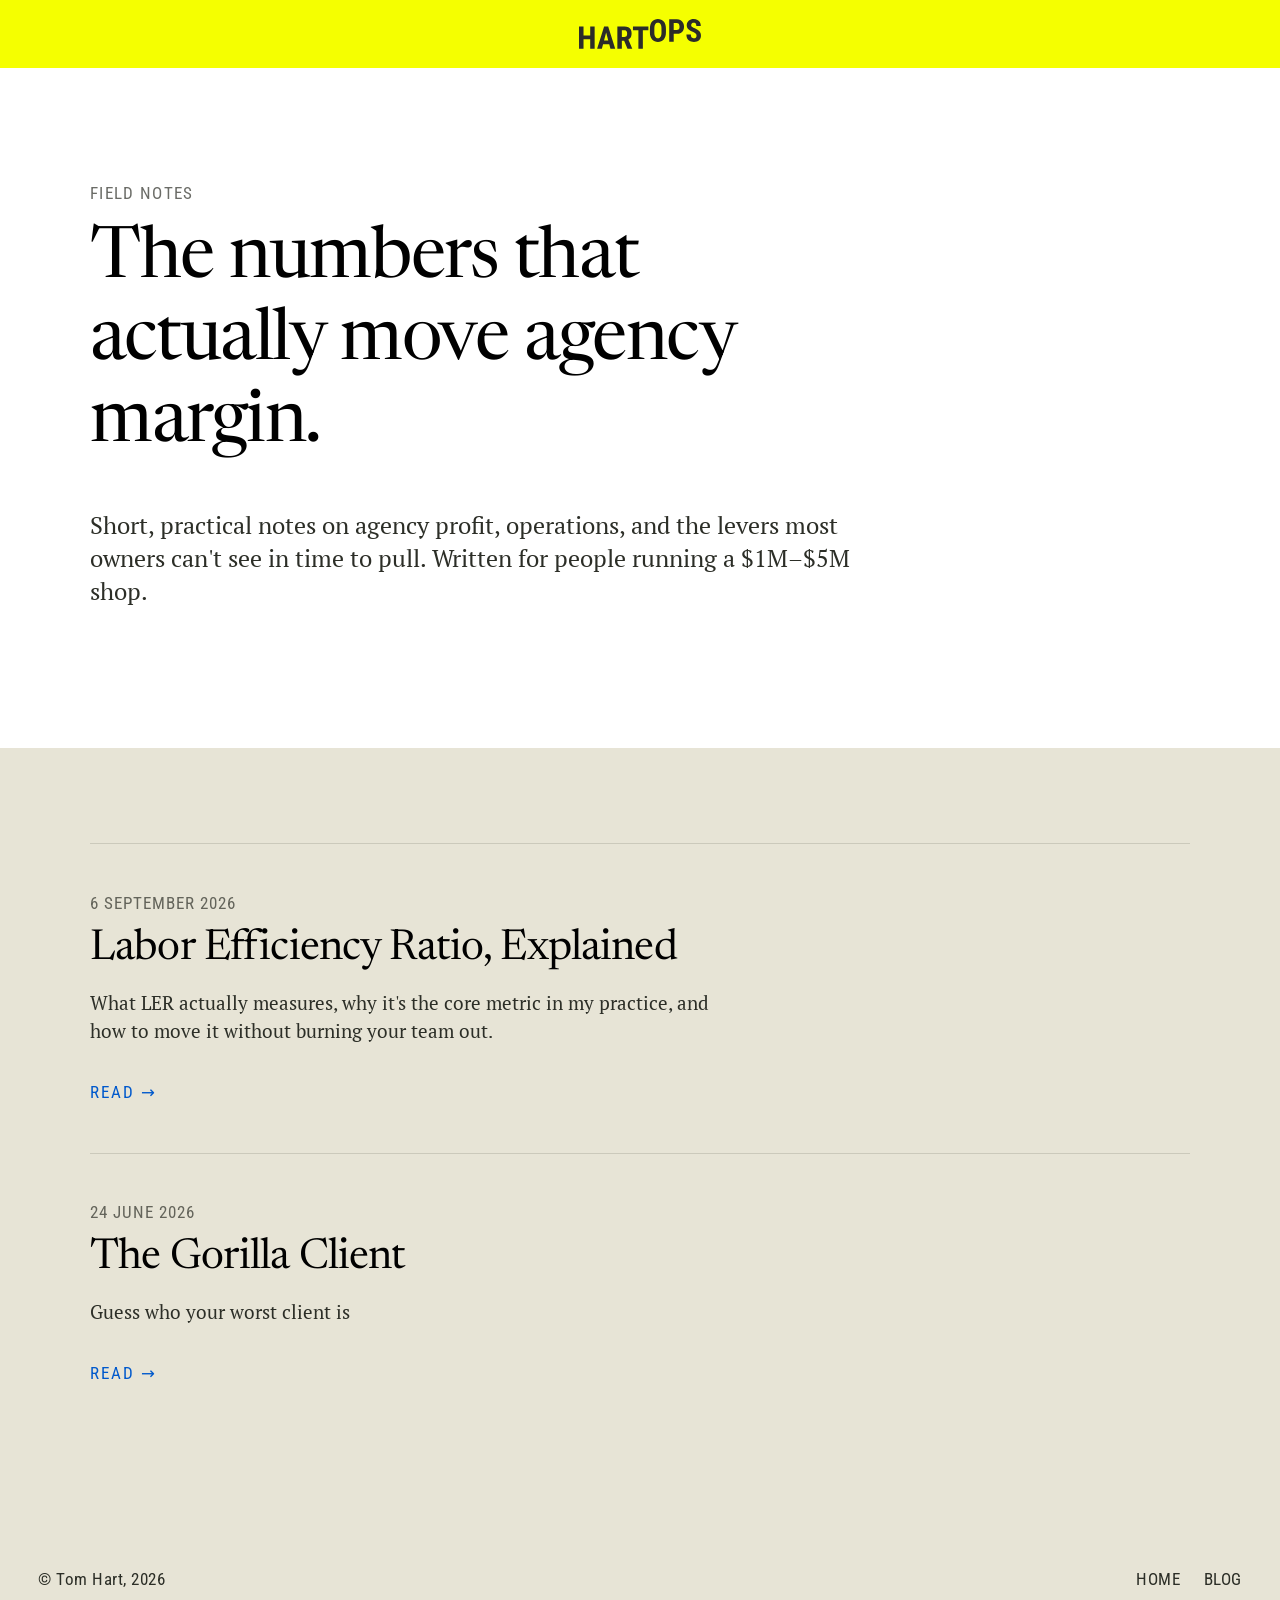
==== blog/index.html @ f7a15246 "Merge pull request #17 from talktalkmake/content/ler-explainer Publish Labor Efficiency Ratio explai" ====
<!doctype html>
<html lang="en">
<head>
<meta charset="utf-8">
<meta name="viewport" content="width=device-width, initial-scale=1">
<title>Field Notes — Hart Ops</title>
<meta name="description" content="Field notes on agency profit, operations, and the numbers that actually move margin — from Tom Hart.">
<meta name="author" content="Tom Hart">
<meta name="robots" content="index,follow,max-image-preview:large">
<meta name="theme-color" content="#047AFF">
<meta property="og:title" content="Field Notes — Hart Ops">
<meta property="og:description" content="Field notes on agency profit, operations, and the numbers that actually move margin — from Tom Hart.">
<meta property="og:type" content="website">
<meta property="og:url" content="https://hartops.com/blog/">
<meta property="og:image" content="https://hartops.com/assets/img/tom-hart.jpg">
<meta property="og:site_name" content="Hart Ops">
<link rel="canonical" href="https://hartops.com/blog/">
<link rel="icon" href="/assets/img/hart-ops-logo.svg" type="image/svg+xml">
<link rel="preconnect" href="https://fonts.googleapis.com">
<link rel="preconnect" href="https://fonts.gstatic.com" crossorigin>
<link href="https://fonts.googleapis.com/css2?family=Abel&family=Newsreader:ital,opsz,wght@0,6..72,400..500;1,6..72,400..500&family=PT+Serif:ital,wght@0,400;0,700;1,400;1,700&family=Roboto+Condensed:wght@400;500&display=swap" rel="stylesheet">
<link rel="stylesheet" href="/blog/blog.css">
<script type="application/ld+json">
{
  "@context": "https://schema.org",
  "@type": "Blog",
  "@id": "https://hartops.com/blog/#blog",
  "url": "https://hartops.com/blog/",
  "name": "Field Notes — Hart Ops",
  "description": "Field notes on agency profit, operations, and the numbers that actually move margin — from Tom Hart.",
  "inLanguage": "en",
  "isPartOf": {
    "@id": "https://hartops.com/#website"
  },
  "publisher": {
    "@id": "https://hartops.com/#hartops"
  },
  "author": {
    "@id": "https://hartops.com/#tom-hart"
  },
  "blogPost": [
    {
      "@type": "BlogPosting",
      "@id": "https://hartops.com/blog/labor-efficiency-ratio-explained/#post",
      "headline": "Labor Efficiency Ratio, Explained",
      "datePublished": "2026-09-06",
      "description": "What LER actually measures, why it's the core metric in my practice, and how to move it without burning your team out.",
      "url": "https://hartops.com/blog/labor-efficiency-ratio-explained/"
    },
    {
      "@type": "BlogPosting",
      "@id": "https://hartops.com/blog/the-gorilla-client/#post",
      "headline": "The Gorilla Client",
      "datePublished": "2026-06-24",
      "description": "Guess who your worst client is",
      "url": "https://hartops.com/blog/the-gorilla-client/"
    }
  ]
}
</script>
<script type="application/ld+json">
{
  "@context": "https://schema.org",
  "@type": "BreadcrumbList",
  "itemListElement": [
    {
      "@type": "ListItem",
      "position": 1,
      "name": "Home",
      "item": "https://hartops.com/"
    },
    {
      "@type": "ListItem",
      "position": 2,
      "name": "Field Notes",
      "item": "https://hartops.com/blog/"
    }
  ]
}
</script>
</head>
<body class="bg-cream">
<a class="skip-link" href="#main">Skip to main content</a>
<header class="site-header bg-canary z-50">
  <div class="px-6 md:px-8 py-4 flex justify-center">
    <a class="block max-h-[30px]" href="/" aria-label="Hart Ops home"><img class="block max-h-[30px] w-auto" src="/assets/img/hart-ops-logo.svg" alt="Hart Ops" width="122" height="30"></a>
  </div>
</header>
<main id="top">
  <section class="px-6 md:px-8 py-16 md:py-24 bg-white">
    <div class="mx-auto max-w-[1100px]">
      <p class="font-meta uppercase tracking-[0.08em] text-sm text-ink/70 mb-3">Field Notes</p>
      <h1 class="text-4xl md:text-6xl max-w-[18ch]">The numbers that actually move agency margin.</h1>
      <p class="text-lg md:text-xl max-w-[60ch] mt-4">Short, practical notes on agency profit, operations, and the levers most owners can't see in time to pull. Written for people running a $1M&ndash;$5M shop.</p>
    </div>
  </section>
  <section class="px-6 md:px-8 py-14 md:py-20">
    <div class="mx-auto max-w-[1100px]">
      <ol class="list-none p-0 m-0">
        <li>
          <article class="border-t border-ink/15 py-8 md:py-10">
            <p class="font-meta uppercase tracking-[0.06em] text-sm text-ink/70 mb-2">6 September 2026</p>
            <h2 class="text-2xl md:text-4xl mb-3 max-w-[26ch]"><a class="no-underline text-black hover:text-blue-text" href="/blog/labor-efficiency-ratio-explained/">Labor Efficiency Ratio, Explained</a></h2>
            <p class="max-w-[62ch]">What LER actually measures, why it's the core metric in my practice, and how to move it without burning your team out.</p>
            <a class="inline-block mt-3 font-meta uppercase tracking-[2px] text-sm text-blue-text no-underline hover:underline" href="/blog/labor-efficiency-ratio-explained/">Read &rarr;</a>
          </article>
        </li>
        <li>
          <article class="border-t border-ink/15 py-8 md:py-10">
            <p class="font-meta uppercase tracking-[0.06em] text-sm text-ink/70 mb-2">24 June 2026</p>
            <h2 class="text-2xl md:text-4xl mb-3 max-w-[26ch]"><a class="no-underline text-black hover:text-blue-text" href="/blog/the-gorilla-client/">The Gorilla Client</a></h2>
            <p class="max-w-[62ch]">Guess who your worst client is</p>
            <a class="inline-block mt-3 font-meta uppercase tracking-[2px] text-sm text-blue-text no-underline hover:underline" href="/blog/the-gorilla-client/">Read &rarr;</a>
          </article>
        </li>
      </ol>
    </div>
  </section>
</main>
<footer class="py-8 font-meta text-[0.9rem] text-ink tracking-[0.03em]">
  <div class="mx-auto max-w-[1400px] px-6 md:px-8 flex flex-col gap-3 md:flex-row md:items-center md:justify-between md:flex-wrap">
    <p class="m-0">&copy; Tom Hart, <span id="year">2026</span></p>
    <ul class="list-none p-0 m-0 flex gap-5 flex-wrap uppercase">
      <li><a href="/">Home</a></li>
      <li><a href="/blog/">Blog</a></li>
    </ul>
  </div>
</footer>
<script src="/script.js" defer></script>
</body>
</html>
---- blog/blog.css ----
/*! tailwindcss v4.3.3 | MIT License | https://tailwindcss.com */
@layer properties{@supports (((-webkit-hyphens:none)) and (not (margin-trim:inline))) or ((-moz-orient:inline) and (not (color:rgb(from red r g b)))){*,:before,:after,::backdrop{--tw-border-style:solid;--tw-font-weight:initial;--tw-tracking:initial;--tw-shadow:0 0 #0000;--tw-shadow-color:initial;--tw-shadow-alpha:100%;--tw-inset-shadow:0 0 #0000;--tw-inset-shadow-color:initial;--tw-inset-shadow-alpha:100%;--tw-ring-color:initial;--tw-ring-shadow:0 0 #0000;--tw-inset-ring-color:initial;--tw-inset-ring-shadow:0 0 #0000;--tw-ring-inset:initial;--tw-ring-offset-width:0px;--tw-ring-offset-color:#fff;--tw-ring-offset-shadow:0 0 #0000;--tw-blur:initial;--tw-brightness:initial;--tw-contrast:initial;--tw-grayscale:initial;--tw-hue-rotate:initial;--tw-invert:initial;--tw-opacity:initial;--tw-saturate:initial;--tw-sepia:initial;--tw-drop-shadow:initial;--tw-drop-shadow-color:initial;--tw-drop-shadow-alpha:100%;--tw-drop-shadow-size:initial;--tw-leading:initial;--tw-duration:initial;--tw-ease:initial;--tw-outline-style:solid;--btn-fill:0%}}}@layer theme{:root,:host{--font-sans:-apple-system, BlinkMacSystemFont, "Segoe UI", Roboto, "Helvetica Neue", "Noto Sans", Arial, sans-serif, "Apple Color Emoji", "Segoe UI Emoji", "Segoe UI Symbol", "Noto Color Emoji";--font-mono:ui-monospace, SFMono-Regular, Menlo, Monaco, Consolas, "Liberation Mono", "Courier New", monospace;--color-black:#000;--color-white:#fff;--spacing:.25rem;--text-sm:.875rem;--text-sm--line-height:calc(1.25 / .875);--text-base:1rem;--text-base--line-height:calc(1.5 / 1);--text-lg:1.125rem;--text-lg--line-height:calc(1.75 / 1.125);--text-xl:1.25rem;--text-xl--line-height:calc(1.75 / 1.25);--text-2xl:1.5rem;--text-2xl--line-height:calc(2 / 1.5);--text-3xl:1.875rem;--text-3xl--line-height:calc(2.25 / 1.875);--text-4xl:2.25rem;--text-4xl--line-height:calc(2.5 / 2.25);--text-6xl:3.75rem;--text-6xl--line-height:1;--font-weight-normal:400;--font-weight-medium:500;--font-weight-bold:700;--tracking-normal:0em;--tracking-wide:.025em;--tracking-wider:.05em;--tracking-widest:.1em;--leading-normal:1.5;--radius-md:.375rem;--ease-out:cubic-bezier(0, 0, .2, 1);--default-transition-duration:.15s;--default-transition-timing-function:cubic-bezier(.4, 0, .2, 1);--default-font-family:var(--font-sans);--default-mono-font-family:var(--font-mono);--color-cream:#e7e4d6;--color-ink:#2c2e27;--color-blue:#047aff;--color-blue-text:#0059cc;--color-yellow:#ecf251;--color-spooky-mulder:#51ff2f;--color-dough:#e7e4d6;--color-canary:#f5ff00;--color-navy:#0b3e9d;--font-heading:"Newsreader", Georgia, "Times New Roman", serif;--font-body:"PT Serif", Georgia, "Times New Roman", serif;--font-meta:"Roboto Condensed", system-ui, sans-serif;--font-ui:"Abel", system-ui, sans-serif}}@layer base{*,:after,:before,::backdrop{box-sizing:border-box;border:0 solid;margin:0;padding:0}::file-selector-button{box-sizing:border-box;border:0 solid;margin:0;padding:0}html,:host{-webkit-text-size-adjust:100%;tab-size:4;line-height:1.5;font-family:var(--default-font-family,-apple-system, BlinkMacSystemFont, "Segoe UI", Roboto, "Helvetica Neue", "Noto Sans", Arial, sans-serif, "Apple Color Emoji", "Segoe UI Emoji", "Segoe UI Symbol", "Noto Color Emoji");font-feature-settings:var(--default-font-feature-settings,normal);font-variation-settings:var(--default-font-variation-settings,normal);-webkit-tap-highlight-color:transparent}hr{height:0;color:inherit;border-top-width:1px}abbr:where([title]){-webkit-text-decoration:underline dotted;text-decoration:underline dotted}h1,h2,h3,h4,h5,h6{font-size:inherit;font-weight:inherit}a{color:inherit;-webkit-text-decoration:inherit;-webkit-text-decoration:inherit;-webkit-text-decoration:inherit;text-decoration:inherit}b,strong{font-weight:bolder}code,kbd,samp,pre{font-family:var(--default-mono-font-family,ui-monospace, SFMono-Regular, Menlo, Monaco, Consolas, "Liberation Mono", "Courier New", monospace);font-feature-settings:var(--default-mono-font-feature-settings,normal);font-variation-settings:var(--default-mono-font-variation-settings,normal);font-size:1em}small{font-size:80%}sub,sup{vertical-align:baseline;font-size:75%;line-height:0;position:relative}sub{bottom:-.25em}sup{top:-.5em}table{text-indent:0;border-color:inherit;border-collapse:collapse}:-moz-focusring:where(:not(iframe)){outline:auto}progress{vertical-align:baseline}summary{display:list-item}ol,ul,menu{list-style:none}img,svg,video,canvas,audio,iframe,embed,object{vertical-align:middle;display:block}img,video{max-width:100%;height:auto}button,input,select,optgroup,textarea{font:inherit;font-feature-settings:inherit;font-variation-settings:inherit;letter-spacing:inherit;color:inherit;opacity:1;background-color:#0000;border-radius:0}::file-selector-button{font:inherit;font-feature-settings:inherit;font-variation-settings:inherit;letter-spacing:inherit;color:inherit;opacity:1;background-color:#0000;border-radius:0}:where(select:is([multiple],[size])) optgroup{font-weight:bolder}:where(select:is([multiple],[size])) optgroup option{padding-inline-start:20px}::file-selector-button{margin-inline-end:4px}::placeholder{opacity:1}@supports (not ((-webkit-appearance:-apple-pay-button))) or (contain-intrinsic-size:1px){::placeholder{color:currentColor}@supports (color:color-mix(in lab, red, red)){::placeholder{color:color-mix(in oklab, currentcolor 50%, transparent)}}}textarea{resize:vertical}::-webkit-search-decoration{-webkit-appearance:none}::-webkit-date-and-time-value{min-height:1lh;text-align:inherit}::-webkit-datetime-edit{display:inline-flex}::-webkit-datetime-edit-fields-wrapper{padding:0}::-webkit-datetime-edit{padding-block:0}::-webkit-datetime-edit-year-field{padding-block:0}::-webkit-datetime-edit-month-field{padding-block:0}::-webkit-datetime-edit-day-field{padding-block:0}::-webkit-datetime-edit-hour-field{padding-block:0}::-webkit-datetime-edit-minute-field{padding-block:0}::-webkit-datetime-edit-second-field{padding-block:0}::-webkit-datetime-edit-millisecond-field{padding-block:0}::-webkit-datetime-edit-meridiem-field{padding-block:0}::-webkit-calendar-picker-indicator{line-height:1}:-moz-ui-invalid{box-shadow:none}button,input:where([type=button],[type=reset],[type=submit]){appearance:button}::file-selector-button{appearance:button}::-webkit-inner-spin-button{height:auto}::-webkit-outer-spin-button{height:auto}[hidden]:where(:not([hidden=until-found])){display:none!important}html{scroll-behavior:smooth;font-size:17px}@media (min-width:48rem){html{font-size:19px}}html{-webkit-text-size-adjust:100%}body{font-family:var(--font-body);--tw-leading:var(--leading-normal);line-height:var(--leading-normal);color:var(--color-ink);-webkit-font-smoothing:antialiased;-moz-osx-font-smoothing:grayscale}h1,h2,h3{font-family:var(--font-heading);--tw-leading:1.15;--tw-font-weight:var(--font-weight-normal);line-height:1.15;font-weight:var(--font-weight-normal);--tw-tracking:-.02em;letter-spacing:-.02em;color:var(--color-black);margin-bottom:.6em}p{margin-bottom:1.1em}strong{--tw-font-weight:var(--font-weight-bold);font-weight:var(--font-weight-bold)}@media (prefers-reduced-motion:reduce){html{scroll-behavior:auto}}}@layer components{.theme-dark{background-color:var(--color-navy);color:var(--color-white)}.theme-dark h1,.theme-dark h2,.theme-dark h3{color:var(--color-white)}.theme-dark a{color:var(--color-yellow)}.theme-dark a:hover,.theme-dark a:focus{color:var(--color-white)}.theme-black{background-color:var(--color-ink);color:var(--color-cream)}.theme-black h1,.theme-black h2,.theme-black h3{color:var(--color-cream)}.theme-black a{color:var(--color-yellow)}.theme-black a:hover,.theme-black a:focus{color:var(--color-white)}.btn{isolation:isolate;cursor:pointer;background-color:var(--color-canary);font-family:var(--font-meta);font-size:var(--text-base);line-height:var(--tw-leading,var(--text-base--line-height));--tw-font-weight:var(--font-weight-medium);font-weight:var(--font-weight-medium);--tw-tracking:2px;letter-spacing:2px;text-transform:uppercase;transition-property:background-color,color,border-color;transition-timing-function:var(--tw-ease,var(--default-transition-timing-function));transition-duration:var(--tw-duration,var(--default-transition-duration));--tw-duration:.15s;--tw-ease:var(--ease-out);transition-duration:.15s;transition-timing-function:var(--ease-out);--btn-ring:var(--color-ink);border-color:#0000;border-radius:3.40282e38px;padding-block:.7em;padding-inline:1.6em;text-decoration-line:none;display:inline-block;position:relative}.theme-dark .btn,.theme-black .btn{--btn-ring:var(--color-cream);background:var(--color-ink);color:var(--color-cream)}.theme-dark .btn-primary:hover,.theme-dark .btn-primary:focus,.theme-black .btn-primary:hover,.theme-black .btn-primary:focus{background-color:var(--color-white);color:var(--color-black)}.theme-mid{background-color:var(--color-dough);color:var(--color-ink)}.theme-mid .btn{--btn-ring:var(--color-ink);background:var(--color-navy);color:#fff}.btn-primary{background-color:var(--color-yellow);color:var(--color-black)}.btn-primary:hover,.btn-primary:focus{background-color:var(--color-black);color:var(--color-yellow)}.theme-mid .btn-primary:hover,.theme-mid .btn-primary:focus{background-color:var(--color-white);color:var(--color-black)}.btn-outline{border-color:var(--color-ink);color:var(--color-spooky-mulder);background-color:#0000;background:var(--color-ink)}.input-field{border-radius:var(--radius-md);border-style:var(--tw-border-style);border-width:1px;border-color:var(--color-white);background-color:var(--color-white);width:100%;padding-inline:calc(var(--spacing) * 4);font-family:var(--font-body);color:var(--color-black);padding-block:.85em}.input-field:focus{border-color:var(--color-yellow);outline-style:var(--tw-outline-style);outline-offset:2px;outline-width:2px;outline-color:var(--color-yellow)}.field-label{margin-bottom:calc(var(--spacing) * 2);font-family:var(--font-meta);font-size:var(--text-sm);line-height:var(--tw-leading,var(--text-sm--line-height));--tw-font-weight:var(--font-weight-medium);font-weight:var(--font-weight-medium);--tw-tracking:.04em;letter-spacing:.04em;color:var(--color-white);text-transform:uppercase;display:block}.post-body{color:var(--color-ink)}.post-body h2{margin-top:calc(var(--spacing) * 10);margin-bottom:calc(var(--spacing) * 3);font-size:var(--text-2xl);line-height:var(--tw-leading,var(--text-2xl--line-height))}@media (min-width:48rem){.post-body h2{font-size:var(--text-3xl);line-height:var(--tw-leading,var(--text-3xl--line-height))}}.post-body h3{margin-top:calc(var(--spacing) * 8);margin-bottom:calc(var(--spacing) * 2);font-size:var(--text-xl);line-height:var(--tw-leading,var(--text-xl--line-height))}@media (min-width:48rem){.post-body h3{font-size:var(--text-2xl);line-height:var(--tw-leading,var(--text-2xl--line-height))}}.post-body p{margin-bottom:1.1em}.post-body a{color:var(--color-blue-text);text-underline-offset:2px;text-decoration-line:underline}.post-body a:hover{color:var(--color-ink)}.post-body ul{padding-left:calc(var(--spacing) * 6);margin-bottom:1.1em;list-style-type:disc}.post-body ol{padding-left:calc(var(--spacing) * 6);margin-bottom:1.1em;list-style-type:decimal}.post-body li{margin-bottom:.4em}.post-body blockquote{margin-block:calc(var(--spacing) * 6);border-left-style:var(--tw-border-style);border-color:#047aff66;border-left-width:4px}@supports (color:color-mix(in lab, red, red)){.post-body blockquote{border-color:color-mix(in oklab, var(--color-blue) 40%, transparent)}}.post-body blockquote{padding-left:calc(var(--spacing) * 4);color:#2c2e27cc}@supports (color:color-mix(in lab, red, red)){.post-body blockquote{color:color-mix(in oklab, var(--color-ink) 80%, transparent)}}.post-body blockquote{font-style:italic}.post-body hr{margin-block:calc(var(--spacing) * 10);border-style:var(--tw-border-style);border-width:0;border-top-style:var(--tw-border-style);border-color:#2c2e2726;border-top-width:1px}@supports (color:color-mix(in lab, red, red)){.post-body hr{border-color:color-mix(in oklab, var(--color-ink) 15%, transparent)}}.post-body code{background-color:#2c2e270d;border-radius:.25rem}@supports (color:color-mix(in lab, red, red)){.post-body code{background-color:color-mix(in oklab, var(--color-ink) 5%, transparent)}}.post-body code{padding-inline:var(--spacing);padding-block:calc(var(--spacing) * .5);font-family:ui-monospace,SFMono-Regular,Menlo,Consolas,monospace;font-size:.9em}}@layer utilities{.relative{position:relative}.static{position:static}.sticky{position:sticky}.z-0{z-index:0}.z-10{z-index:10}.z-50{z-index:50}.m-0{margin:0}.mx-auto{margin-inline:auto}.mt-3{margin-top:calc(var(--spacing) * 3)}.mt-4{margin-top:calc(var(--spacing) * 4)}.mt-6{margin-top:calc(var(--spacing) * 6)}.mb-0{margin-bottom:0}.mb-1{margin-bottom:var(--spacing)}.mb-2{margin-bottom:calc(var(--spacing) * 2)}.mb-3{margin-bottom:calc(var(--spacing) * 3)}.mb-4{margin-bottom:calc(var(--spacing) * 4)}.mb-6{margin-bottom:calc(var(--spacing) * 6)}.ml-4{margin-left:calc(var(--spacing) * 4)}.block{display:block}.contents{display:contents}.flex{display:flex}.grid{display:grid}.hidden{display:none}.inline{display:inline}.inline-block{display:inline-block}.table{display:table}.max-h-\[30px\]{max-height:30px}.min-h-\[1\.5em\]{min-height:1.5em}.min-h-\[7rem\]{min-height:7rem}.w-auto{width:auto}.w-full{width:100%}.max-w-\[18ch\]{max-width:18ch}.max-w-\[26ch\]{max-width:26ch}.max-w-\[36em\]{max-width:36em}.max-w-\[60ch\]{max-width:60ch}.max-w-\[62ch\]{max-width:62ch}.max-w-\[68ch\]{max-width:68ch}.max-w-\[420px\]{max-width:420px}.max-w-\[760px\]{max-width:760px}.max-w-\[1100px\]{max-width:1100px}.max-w-\[1400px\]{max-width:1400px}.grow{flex-grow:1}.resize-y{resize:vertical}.list-outside{list-style-position:outside}.list-disc{list-style-type:disc}.list-none{list-style-type:none}.flex-col{flex-direction:column}.flex-wrap{flex-wrap:wrap}.items-center{align-items:center}.justify-center{justify-content:center}.gap-2{gap:calc(var(--spacing) * 2)}.gap-3{gap:calc(var(--spacing) * 3)}.gap-4{gap:calc(var(--spacing) * 4)}.gap-5{gap:calc(var(--spacing) * 5)}.gap-8{gap:calc(var(--spacing) * 8)}.gap-12{gap:calc(var(--spacing) * 12)}.rounded-md{border-radius:var(--radius-md)}.border{border-style:var(--tw-border-style);border-width:1px}.border-t{border-top-style:var(--tw-border-style);border-top-width:1px}.border-ink\/15{border-color:#2c2e2726}@supports (color:color-mix(in lab, red, red)){.border-ink\/15{border-color:color-mix(in oklab, var(--color-ink) 15%, transparent)}}.bg-\[\#FDFD96\]{background-color:#fdfd96}.bg-blue{background-color:var(--color-blue)}.bg-canary{background-color:var(--color-canary)}.bg-cream{background-color:var(--color-cream)}.bg-white{background-color:var(--color-white)}.bg-yellow{background-color:var(--color-yellow)}.p-0{padding:0}.p-7{padding:calc(var(--spacing) * 7)}.px-6{padding-inline:calc(var(--spacing) * 6)}.py-4{padding-block:calc(var(--spacing) * 4)}.py-8{padding-block:calc(var(--spacing) * 8)}.py-12{padding-block:calc(var(--spacing) * 12)}.py-14{padding-block:calc(var(--spacing) * 14)}.py-16{padding-block:calc(var(--spacing) * 16)}.pb-12{padding-bottom:calc(var(--spacing) * 12)}.font-body{font-family:var(--font-body)}.font-heading{font-family:var(--font-heading)}.font-meta{font-family:var(--font-meta)}.font-ui{font-family:var(--font-ui)}.text-2xl{font-size:var(--text-2xl);line-height:var(--tw-leading,var(--text-2xl--line-height))}.text-4xl{font-size:var(--text-4xl);line-height:var(--tw-leading,var(--text-4xl--line-height))}.text-lg{font-size:var(--text-lg);line-height:var(--tw-leading,var(--text-lg--line-height))}.text-sm{font-size:var(--text-sm);line-height:var(--tw-leading,var(--text-sm--line-height))}.text-xl{font-size:var(--text-xl);line-height:var(--tw-leading,var(--text-xl--line-height))}.text-\[0\.8rem\]{font-size:.8rem}.text-\[0\.9rem\]{font-size:.9rem}.text-\[0\.95rem\]{font-size:.95rem}.text-\[1\.4rem\]{font-size:1.4rem}.text-\[1\.5rem\]{font-size:1.5rem}.text-\[1\.6rem\]{font-size:1.6rem}.text-\[1\.15rem\]{font-size:1.15rem}.text-\[2\.6rem\]{font-size:2.6rem}.text-\[2rem\]{font-size:2rem}.font-bold{--tw-font-weight:var(--font-weight-bold);font-weight:var(--font-weight-bold)}.font-medium{--tw-font-weight:var(--font-weight-medium);font-weight:var(--font-weight-medium)}.tracking-\[0\.03em\]{--tw-tracking:.03em;letter-spacing:.03em}.tracking-\[0\.04em\]{--tw-tracking:.04em;letter-spacing:.04em}.tracking-\[0\.05em\]{--tw-tracking:.05em;letter-spacing:.05em}.tracking-\[0\.06em\]{--tw-tracking:.06em;letter-spacing:.06em}.tracking-\[0\.08em\]{--tw-tracking:.08em;letter-spacing:.08em}.tracking-\[2px\]{--tw-tracking:2px;letter-spacing:2px}.tracking-normal{--tw-tracking:var(--tracking-normal);letter-spacing:var(--tracking-normal)}.tracking-wide{--tw-tracking:var(--tracking-wide);letter-spacing:var(--tracking-wide)}.tracking-widest{--tw-tracking:var(--tracking-widest);letter-spacing:var(--tracking-widest)}.text-\[\#2B2C29\]{color:#2b2c29}.text-black{color:var(--color-black)}.text-blue-text{color:var(--color-blue-text)}.text-ink{color:var(--color-ink)}.text-ink\/70{color:#2c2e27b3}@supports (color:color-mix(in lab, red, red)){.text-ink\/70{color:color-mix(in oklab, var(--color-ink) 70%, transparent)}}.lowercase{text-transform:lowercase}.normal-case{text-transform:none}.uppercase{text-transform:uppercase}.italic{font-style:italic}.no-underline{text-decoration-line:none}.shadow-\[-8px_8px_0px_0px_rgba\(0\,0\,0\,\.25\)\]{--tw-shadow:-8px 8px 0px 0px var(--tw-shadow-color,#00000040);box-shadow:var(--tw-inset-shadow), var(--tw-inset-ring-shadow), var(--tw-ring-offset-shadow), var(--tw-ring-shadow), var(--tw-shadow)}.invert{--tw-invert:invert(100%);filter:var(--tw-blur,) var(--tw-brightness,) var(--tw-contrast,) var(--tw-grayscale,) var(--tw-hue-rotate,) var(--tw-invert,) var(--tw-saturate,) var(--tw-sepia,) var(--tw-drop-shadow,)}@media (hover:hover){.hover\:text-blue-text:hover{color:var(--color-blue-text)}.hover\:underline:hover{text-decoration-line:underline}}@media (min-width:48rem){.md\:basis-full{flex-basis:100%}.md\:grid-cols-2{grid-template-columns:repeat(2,minmax(0,1fr))}.md\:grid-cols-\[1\.4fr_1fr\]{grid-template-columns:1.4fr 1fr}.md\:grid-cols-\[60\%_40\%\]{grid-template-columns:60% 40%}.md\:flex-row{flex-direction:row}.md\:flex-wrap{flex-wrap:wrap}.md\:items-center{align-items:center}.md\:justify-between{justify-content:space-between}.md\:gap-12{gap:calc(var(--spacing) * 12)}.md\:px-8{padding-inline:calc(var(--spacing) * 8)}.md\:py-10{padding-block:calc(var(--spacing) * 10)}.md\:py-16{padding-block:calc(var(--spacing) * 16)}.md\:py-20{padding-block:calc(var(--spacing) * 20)}.md\:py-22{padding-block:calc(var(--spacing) * 22)}.md\:py-24{padding-block:calc(var(--spacing) * 24)}.md\:text-2xl{font-size:var(--text-2xl);line-height:var(--tw-leading,var(--text-2xl--line-height))}.md\:text-4xl{font-size:var(--text-4xl);line-height:var(--tw-leading,var(--text-4xl--line-height))}.md\:text-6xl{font-size:var(--text-6xl);line-height:var(--tw-leading,var(--text-6xl--line-height))}.md\:text-xl{font-size:var(--text-xl);line-height:var(--tw-leading,var(--text-xl--line-height))}.md\:text-\[1\.8rem\]{font-size:1.8rem}.md\:text-\[2\.3125rem\]{font-size:2.3125rem}.md\:text-\[2rem\]{font-size:2rem}.md\:text-\[3rem\]{font-size:3rem}}}.list-arrow,.list-check{padding:0;list-style-type:none}.list-arrow>li,.list-check>li{padding-left:calc(var(--spacing) * 7);margin-bottom:.85em;position:relative}.list-arrow>li:before{--tw-font-weight:var(--font-weight-bold);font-weight:var(--font-weight-bold);color:var(--color-yellow);content:"→";position:absolute;left:0}.list-check>li:before{--tw-font-weight:var(--font-weight-bold);font-weight:var(--font-weight-bold);color:var(--color-blue);content:"✓";position:absolute;left:0}.theme-dark .list-arrow>li:before,.theme-dark .list-check>li:before{color:var(--color-yellow)}.timeline-list{counter-reset:step;padding:0;list-style-type:none}.timeline-list>li{border-bottom-style:var(--tw-border-style);border-color:#2c2e2726;border-bottom-width:1px;position:relative}@supports (color:color-mix(in lab, red, red)){.timeline-list>li{border-color:color-mix(in oklab, var(--color-ink) 15%, transparent)}}.timeline-list>li{padding-block:calc(var(--spacing) * 6);padding-left:calc(var(--spacing) * 15);counter-increment:step}.timeline-list>li:last-child{border-bottom-style:var(--tw-border-style);border-bottom-width:0}.timeline-list>li:before{top:calc(var(--spacing) * 6);height:calc(var(--spacing) * 10);width:calc(var(--spacing) * 10);background-color:var(--color-blue);font-family:var(--font-meta);--tw-font-weight:var(--font-weight-medium);font-size:.95rem;font-weight:var(--font-weight-medium);--tw-tracking:var(--tracking-wider);letter-spacing:var(--tracking-wider);color:var(--color-white);content:counter(step);border-radius:3.40282e38px;place-items:center;display:grid;position:absolute;left:0}.hp-field{pointer-events:none;opacity:0;width:1px;height:1px;position:absolute;left:-9999px}.skip-link{top:calc(var(--spacing) * -12);left:calc(var(--spacing) * 2);z-index:50;border-radius:var(--radius-md);background-color:var(--color-ink);padding-inline:calc(var(--spacing) * 4);padding-block:calc(var(--spacing) * 2);font-family:var(--font-meta);font-size:var(--text-sm);line-height:var(--tw-leading,var(--text-sm--line-height));--tw-tracking:var(--tracking-wide);letter-spacing:var(--tracking-wide);color:var(--color-cream);text-transform:uppercase;position:absolute}.skip-link:focus{top:calc(var(--spacing) * 2);outline-style:var(--tw-outline-style);outline-offset:2px;outline-width:2px;outline-color:var(--color-yellow)}.site-header{position:sticky;top:0}@property --btn-fill{syntax:"<percentage>";inherits:false;initial-value:0%}.btn:before{content:"";border-radius:inherit;background:linear-gradient(45deg, var(--btn-ring) var(--btn-fill), transparent var(--btn-fill));-webkit-mask-composite:xor;pointer-events:none;-webkit-mask-composite:xor;-webkit-mask-source-type:auto,auto;padding:2px;transition:--btn-fill .2s ease-out;position:absolute;inset:5px 5px -5px -5px;-webkit-mask-image:linear-gradient(#000 0 0),linear-gradient(#000 0 0);mask-image:linear-gradient(#000 0 0),linear-gradient(#000 0 0);-webkit-mask-position:0 0,0 0;mask-position:0 0,0 0;-webkit-mask-size:auto,auto;mask-size:auto,auto;-webkit-mask-repeat:repeat,repeat;mask-repeat:repeat,repeat;-webkit-mask-clip:content-box,border-box;mask-clip:content-box,border-box;-webkit-mask-origin:content-box,border-box;mask-origin:content-box,border-box;-webkit-mask-composite:xor;mask-composite:exclude;-webkit-mask-source-type:auto,auto;mask-mode:match-source,match-source}.btn:hover:before,.btn:focus-visible:before{--btn-fill:100%}.jay:before,.offset:before{content:"";border:1px solid var(--color-ink);z-index:0;display:inline-block;position:absolute;inset:10px 10px -10px -10px}.offset:before{border-radius:var(--radius-md)}@media (prefers-reduced-motion:reduce){.btn:before{transition:none}}@property --tw-border-style{syntax:"*";inherits:false;initial-value:solid}@property --tw-font-weight{syntax:"*";inherits:false}@property --tw-tracking{syntax:"*";inherits:false}@property --tw-shadow{syntax:"*";inherits:false;initial-value:0 0 #0000}@property --tw-shadow-color{syntax:"*";inherits:false}@property --tw-shadow-alpha{syntax:"<percentage>";inherits:false;initial-value:100%}@property --tw-inset-shadow{syntax:"*";inherits:false;initial-value:0 0 #0000}@property --tw-inset-shadow-color{syntax:"*";inherits:false}@property --tw-inset-shadow-alpha{syntax:"<percentage>";inherits:false;initial-value:100%}@property --tw-ring-color{syntax:"*";inherits:false}@property --tw-ring-shadow{syntax:"*";inherits:false;initial-value:0 0 #0000}@property --tw-inset-ring-color{syntax:"*";inherits:false}@property --tw-inset-ring-shadow{syntax:"*";inherits:false;initial-value:0 0 #0000}@property --tw-ring-inset{syntax:"*";inherits:false}@property --tw-ring-offset-width{syntax:"<length>";inherits:false;initial-value:0}@property --tw-ring-offset-color{syntax:"*";inherits:false;initial-value:#fff}@property --tw-ring-offset-shadow{syntax:"*";inherits:false;initial-value:0 0 #0000}@property --tw-blur{syntax:"*";inherits:false}@property --tw-brightness{syntax:"*";inherits:false}@property --tw-contrast{syntax:"*";inherits:false}@property --tw-grayscale{syntax:"*";inherits:false}@property --tw-hue-rotate{syntax:"*";inherits:false}@property --tw-invert{syntax:"*";inherits:false}@property --tw-opacity{syntax:"*";inherits:false}@property --tw-saturate{syntax:"*";inherits:false}@property --tw-sepia{syntax:"*";inherits:false}@property --tw-drop-shadow{syntax:"*";inherits:false}@property --tw-drop-shadow-color{syntax:"*";inherits:false}@property --tw-drop-shadow-alpha{syntax:"<percentage>";inherits:false;initial-value:100%}@property --tw-drop-shadow-size{syntax:"*";inherits:false}@property --tw-leading{syntax:"*";inherits:false}@property --tw-duration{syntax:"*";inherits:false}@property --tw-ease{syntax:"*";inherits:false}@property --tw-outline-style{syntax:"*";inherits:false;initial-value:solid}
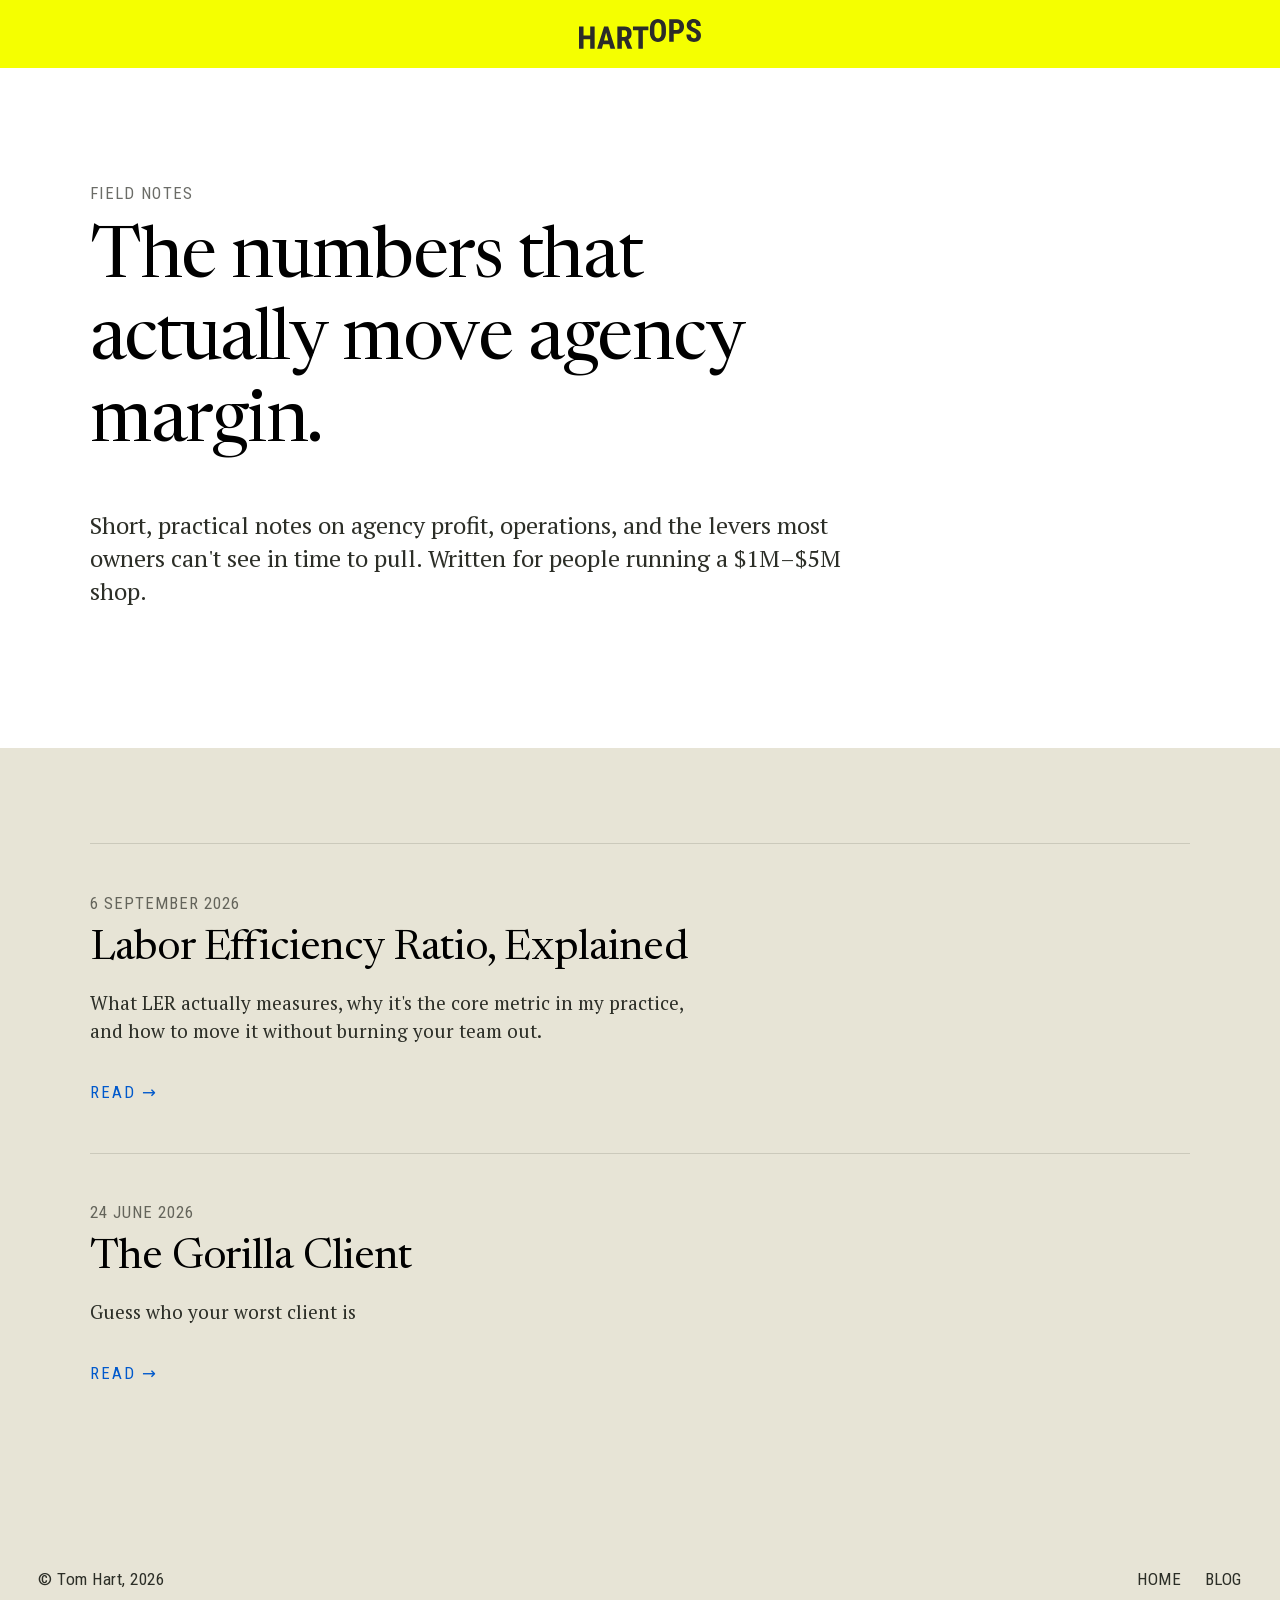
==== commit 3b23d926: "Self-host the fonts: Latin subset, only the styles the site uses (issue 25)" ====
--- a/blog/index.html
+++ b/blog/index.html
@@ -16,9 +16,9 @@
 <meta property="og:site_name" content="Hart Ops">
 <link rel="canonical" href="https://hartops.com/blog/">
 <link rel="icon" href="/assets/img/hart-ops-logo.svg" type="image/svg+xml">
-<link rel="preconnect" href="https://fonts.googleapis.com">
-<link rel="preconnect" href="https://fonts.gstatic.com" crossorigin>
-<link href="https://fonts.googleapis.com/css2?family=Abel&family=Newsreader:ital,opsz,wght@0,6..72,400..500;1,6..72,400..500&family=PT+Serif:ital,wght@0,400;0,700;1,400;1,700&family=Roboto+Condensed:wght@400;500&display=swap" rel="stylesheet">
+<link rel="preload" href="/assets/fonts/pt-serif-400.woff2" as="font" type="font/woff2" crossorigin>
+<link rel="preload" href="/assets/fonts/newsreader.woff2" as="font" type="font/woff2" crossorigin>
+<link rel="stylesheet" href="/assets/fonts/fonts.css">
 <link rel="stylesheet" href="/blog/blog.css">
 <script type="application/ld+json">
 {
--- a/assets/fonts/fonts.css
+++ b/assets/fonts/fonts.css
@@ -0,0 +1,59 @@
+/* Self-hosted fonts (issue 25): Latin subset only, only the styles the site uses.
+   Plain CSS, not part of the Tailwind build. Family names match src/input.css. */
+
+@font-face {
+  font-family: "Abel";
+  font-style: normal;
+  font-weight: 400;
+  font-display: swap;
+  src: url("/assets/fonts/abel-400.woff2") format("woff2");
+}
+
+@font-face {
+  font-family: "Newsreader";
+  font-style: normal;
+  font-weight: 400 500;
+  font-display: swap;
+  src: url("/assets/fonts/newsreader.woff2") format("woff2");
+}
+
+@font-face {
+  font-family: "Newsreader";
+  font-style: italic;
+  font-weight: 400 500;
+  font-display: swap;
+  src: url("/assets/fonts/newsreader-italic.woff2") format("woff2");
+}
+
+@font-face {
+  font-family: "PT Serif";
+  font-style: normal;
+  font-weight: 400;
+  font-display: swap;
+  src: url("/assets/fonts/pt-serif-400.woff2") format("woff2");
+}
+
+@font-face {
+  font-family: "PT Serif";
+  font-style: italic;
+  font-weight: 400;
+  font-display: swap;
+  src: url("/assets/fonts/pt-serif-400-italic.woff2") format("woff2");
+}
+
+@font-face {
+  font-family: "PT Serif";
+  font-style: normal;
+  font-weight: 700;
+  font-display: swap;
+  src: url("/assets/fonts/pt-serif-700.woff2") format("woff2");
+}
+
+/* One variable file covers both weights the site uses (400 and 500). */
+@font-face {
+  font-family: "Roboto Condensed";
+  font-style: normal;
+  font-weight: 400 500;
+  font-display: swap;
+  src: url("/assets/fonts/roboto-condensed.woff2") format("woff2");
+}
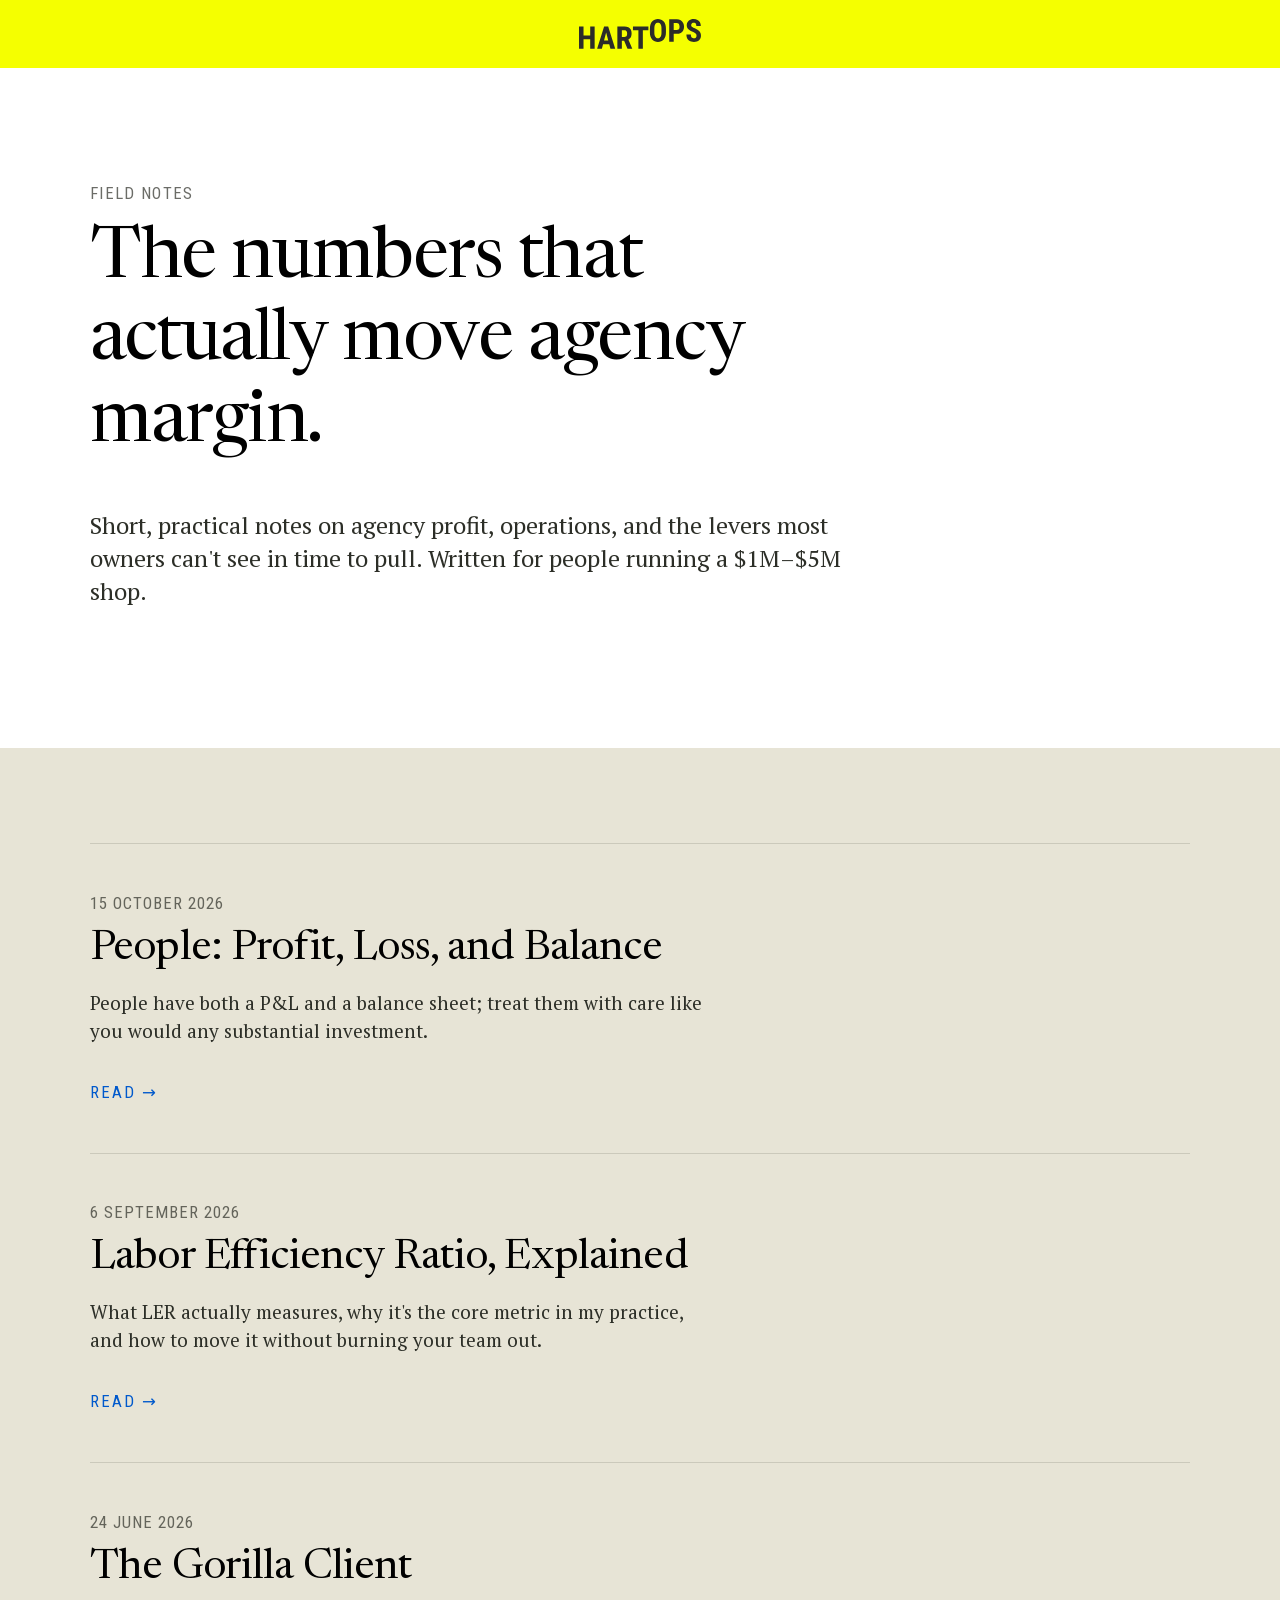
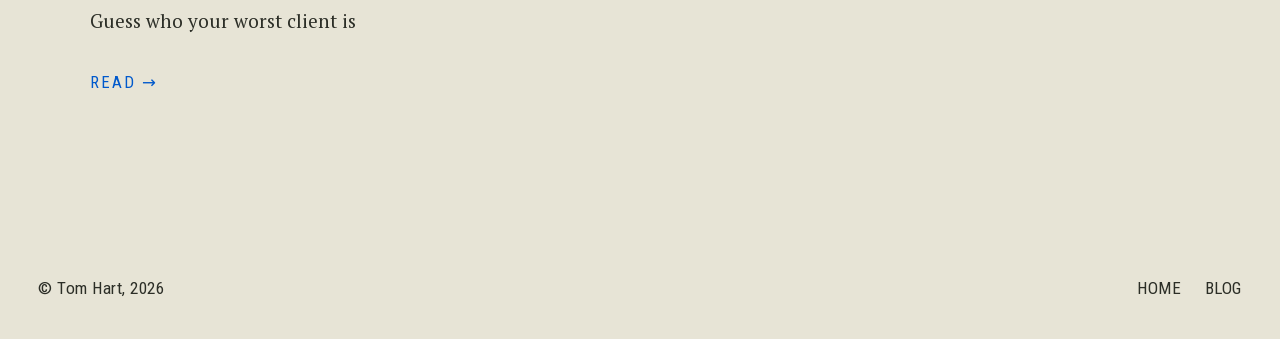
==== commit 3dee7770: "Build blog" ====
--- a/blog/index.html
+++ b/blog/index.html
@@ -39,6 +39,14 @@
     "@id": "https://hartops.com/#tom-hart"
   },
   "blogPost": [
+    {
+      "@type": "BlogPosting",
+      "@id": "https://hartops.com/blog/people-profit-loss-and-balance/#post",
+      "headline": "People: Profit, Loss, and Balance",
+      "datePublished": "2026-10-15",
+      "description": "People have both a P&L and a balance sheet; treat them with care like you would any substantial investment.",
+      "url": "https://hartops.com/blog/people-profit-loss-and-balance/"
+    },
     {
       "@type": "BlogPosting",
       "@id": "https://hartops.com/blog/labor-efficiency-ratio-explained/#post",
@@ -99,6 +107,14 @@
       <ol class="list-none p-0 m-0">
         <li>
           <article class="border-t border-ink/15 py-8 md:py-10">
+            <p class="font-meta uppercase tracking-[0.06em] text-sm text-ink/70 mb-2">15 October 2026</p>
+            <h2 class="text-2xl md:text-4xl mb-3 max-w-[26ch]"><a class="no-underline text-black hover:text-blue-text" href="/blog/people-profit-loss-and-balance/">People: Profit, Loss, and Balance</a></h2>
+            <p class="max-w-[62ch]">People have both a P&amp;L and a balance sheet; treat them with care like you would any substantial investment.</p>
+            <a class="inline-block mt-3 font-meta uppercase tracking-[2px] text-sm text-blue-text no-underline hover:underline" href="/blog/people-profit-loss-and-balance/">Read &rarr;</a>
+          </article>
+        </li>
+        <li>
+          <article class="border-t border-ink/15 py-8 md:py-10">
             <p class="font-meta uppercase tracking-[0.06em] text-sm text-ink/70 mb-2">6 September 2026</p>
             <h2 class="text-2xl md:text-4xl mb-3 max-w-[26ch]"><a class="no-underline text-black hover:text-blue-text" href="/blog/labor-efficiency-ratio-explained/">Labor Efficiency Ratio, Explained</a></h2>
             <p class="max-w-[62ch]">What LER actually measures, why it's the core metric in my practice, and how to move it without burning your team out.</p>
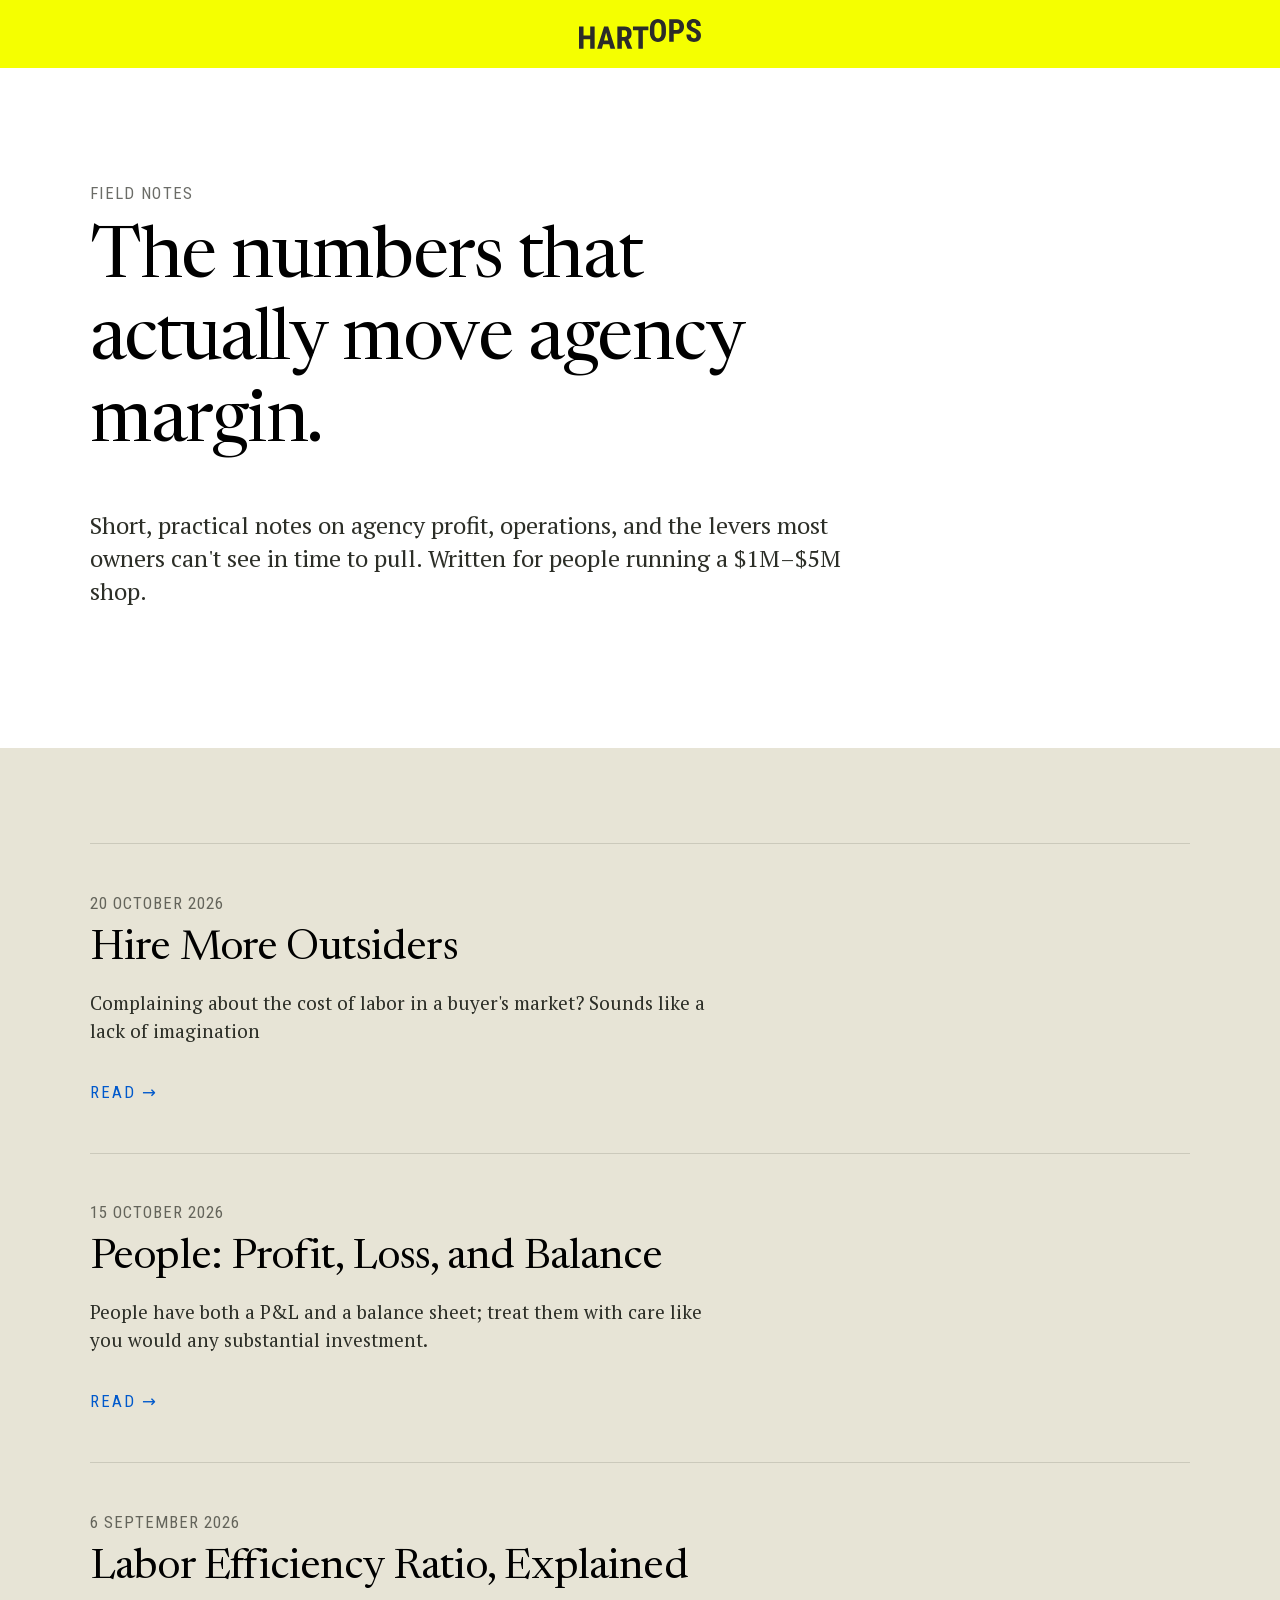
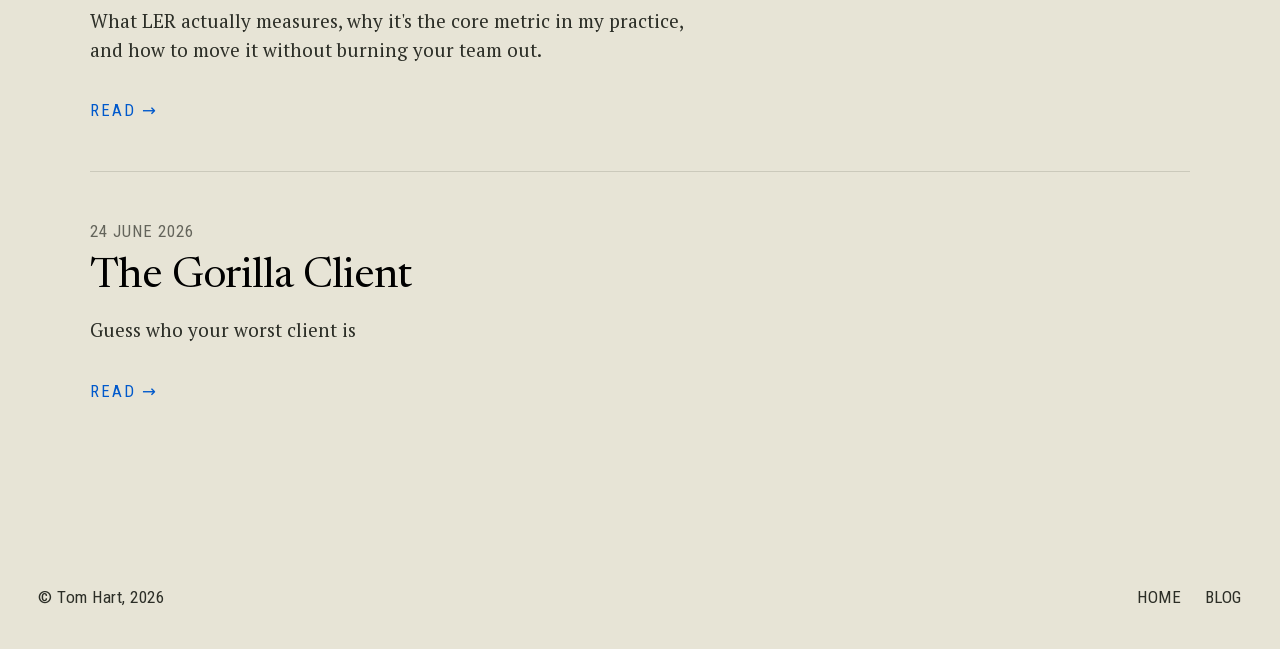
==== commit 079908c6: "Build blog" ====
--- a/blog/index.html
+++ b/blog/index.html
@@ -39,6 +39,14 @@
     "@id": "https://hartops.com/#tom-hart"
   },
   "blogPost": [
+    {
+      "@type": "BlogPosting",
+      "@id": "https://hartops.com/blog/hire-more-outsiders/#post",
+      "headline": "Hire More Outsiders",
+      "datePublished": "2026-10-20",
+      "description": "Complaining about the cost of labor in a buyer's market? Sounds like a lack of imagination",
+      "url": "https://hartops.com/blog/hire-more-outsiders/"
+    },
     {
       "@type": "BlogPosting",
       "@id": "https://hartops.com/blog/people-profit-loss-and-balance/#post",
@@ -107,6 +115,14 @@
       <ol class="list-none p-0 m-0">
         <li>
           <article class="border-t border-ink/15 py-8 md:py-10">
+            <p class="font-meta uppercase tracking-[0.06em] text-sm text-ink/70 mb-2">20 October 2026</p>
+            <h2 class="text-2xl md:text-4xl mb-3 max-w-[26ch]"><a class="no-underline text-black hover:text-blue-text" href="/blog/hire-more-outsiders/">Hire More Outsiders</a></h2>
+            <p class="max-w-[62ch]">Complaining about the cost of labor in a buyer's market? Sounds like a lack of imagination</p>
+            <a class="inline-block mt-3 font-meta uppercase tracking-[2px] text-sm text-blue-text no-underline hover:underline" href="/blog/hire-more-outsiders/">Read &rarr;</a>
+          </article>
+        </li>
+        <li>
+          <article class="border-t border-ink/15 py-8 md:py-10">
             <p class="font-meta uppercase tracking-[0.06em] text-sm text-ink/70 mb-2">15 October 2026</p>
             <h2 class="text-2xl md:text-4xl mb-3 max-w-[26ch]"><a class="no-underline text-black hover:text-blue-text" href="/blog/people-profit-loss-and-balance/">People: Profit, Loss, and Balance</a></h2>
             <p class="max-w-[62ch]">People have both a P&amp;L and a balance sheet; treat them with care like you would any substantial investment.</p>
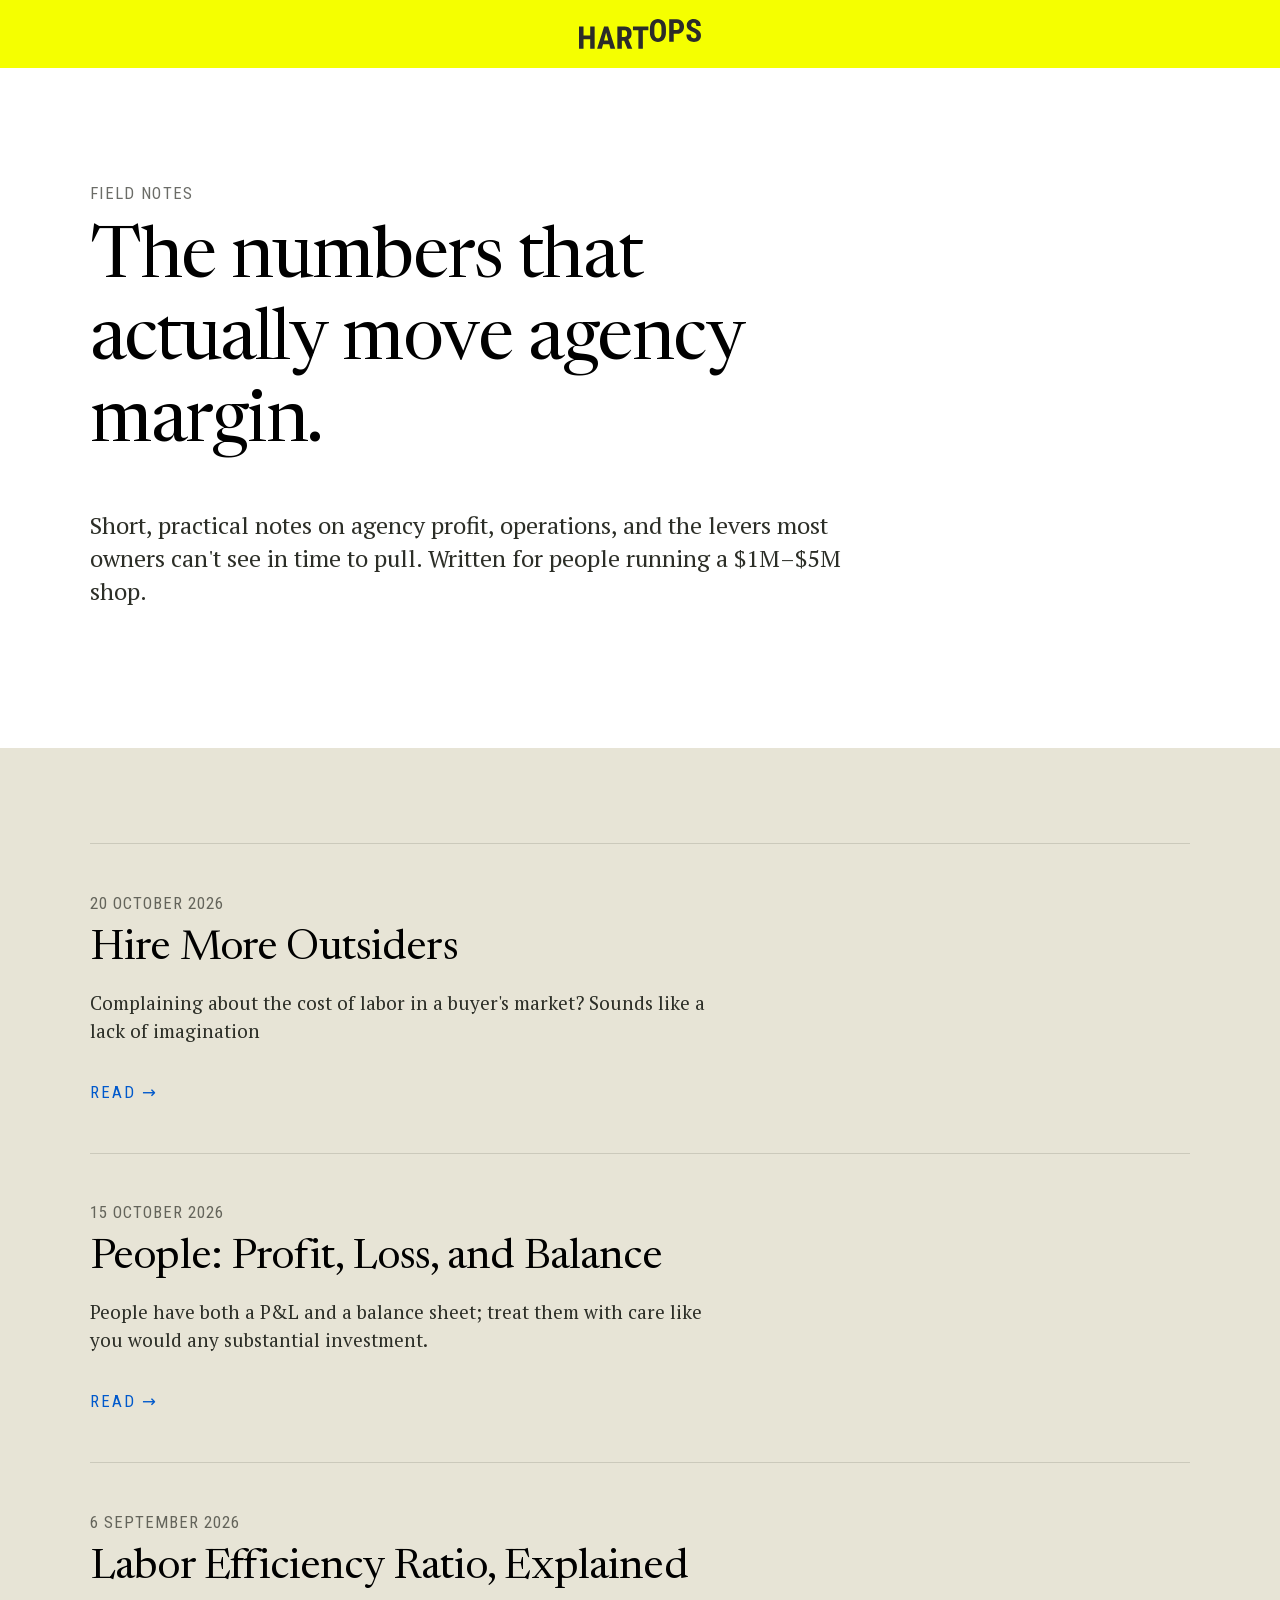
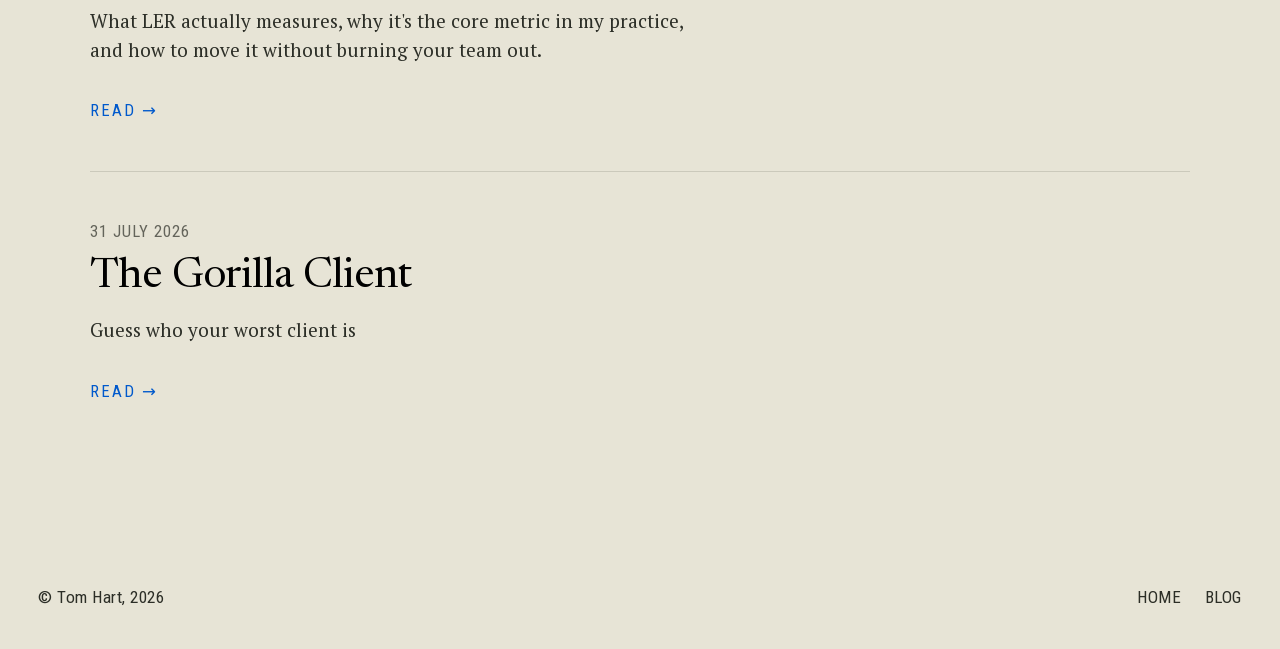
==== commit 3164da4d: "Build blog" ====
--- a/blog/index.html
+++ b/blog/index.html
@@ -67,7 +67,7 @@
       "@type": "BlogPosting",
       "@id": "https://hartops.com/blog/the-gorilla-client/#post",
       "headline": "The Gorilla Client",
-      "datePublished": "2026-06-24",
+      "datePublished": "2026-07-31",
       "description": "Guess who your worst client is",
       "url": "https://hartops.com/blog/the-gorilla-client/"
     }
@@ -139,7 +139,7 @@
         </li>
         <li>
           <article class="border-t border-ink/15 py-8 md:py-10">
-            <p class="font-meta uppercase tracking-[0.06em] text-sm text-ink/70 mb-2">24 June 2026</p>
+            <p class="font-meta uppercase tracking-[0.06em] text-sm text-ink/70 mb-2">31 July 2026</p>
             <h2 class="text-2xl md:text-4xl mb-3 max-w-[26ch]"><a class="no-underline text-black hover:text-blue-text" href="/blog/the-gorilla-client/">The Gorilla Client</a></h2>
             <p class="max-w-[62ch]">Guess who your worst client is</p>
             <a class="inline-block mt-3 font-meta uppercase tracking-[2px] text-sm text-blue-text no-underline hover:underline" href="/blog/the-gorilla-client/">Read &rarr;</a>
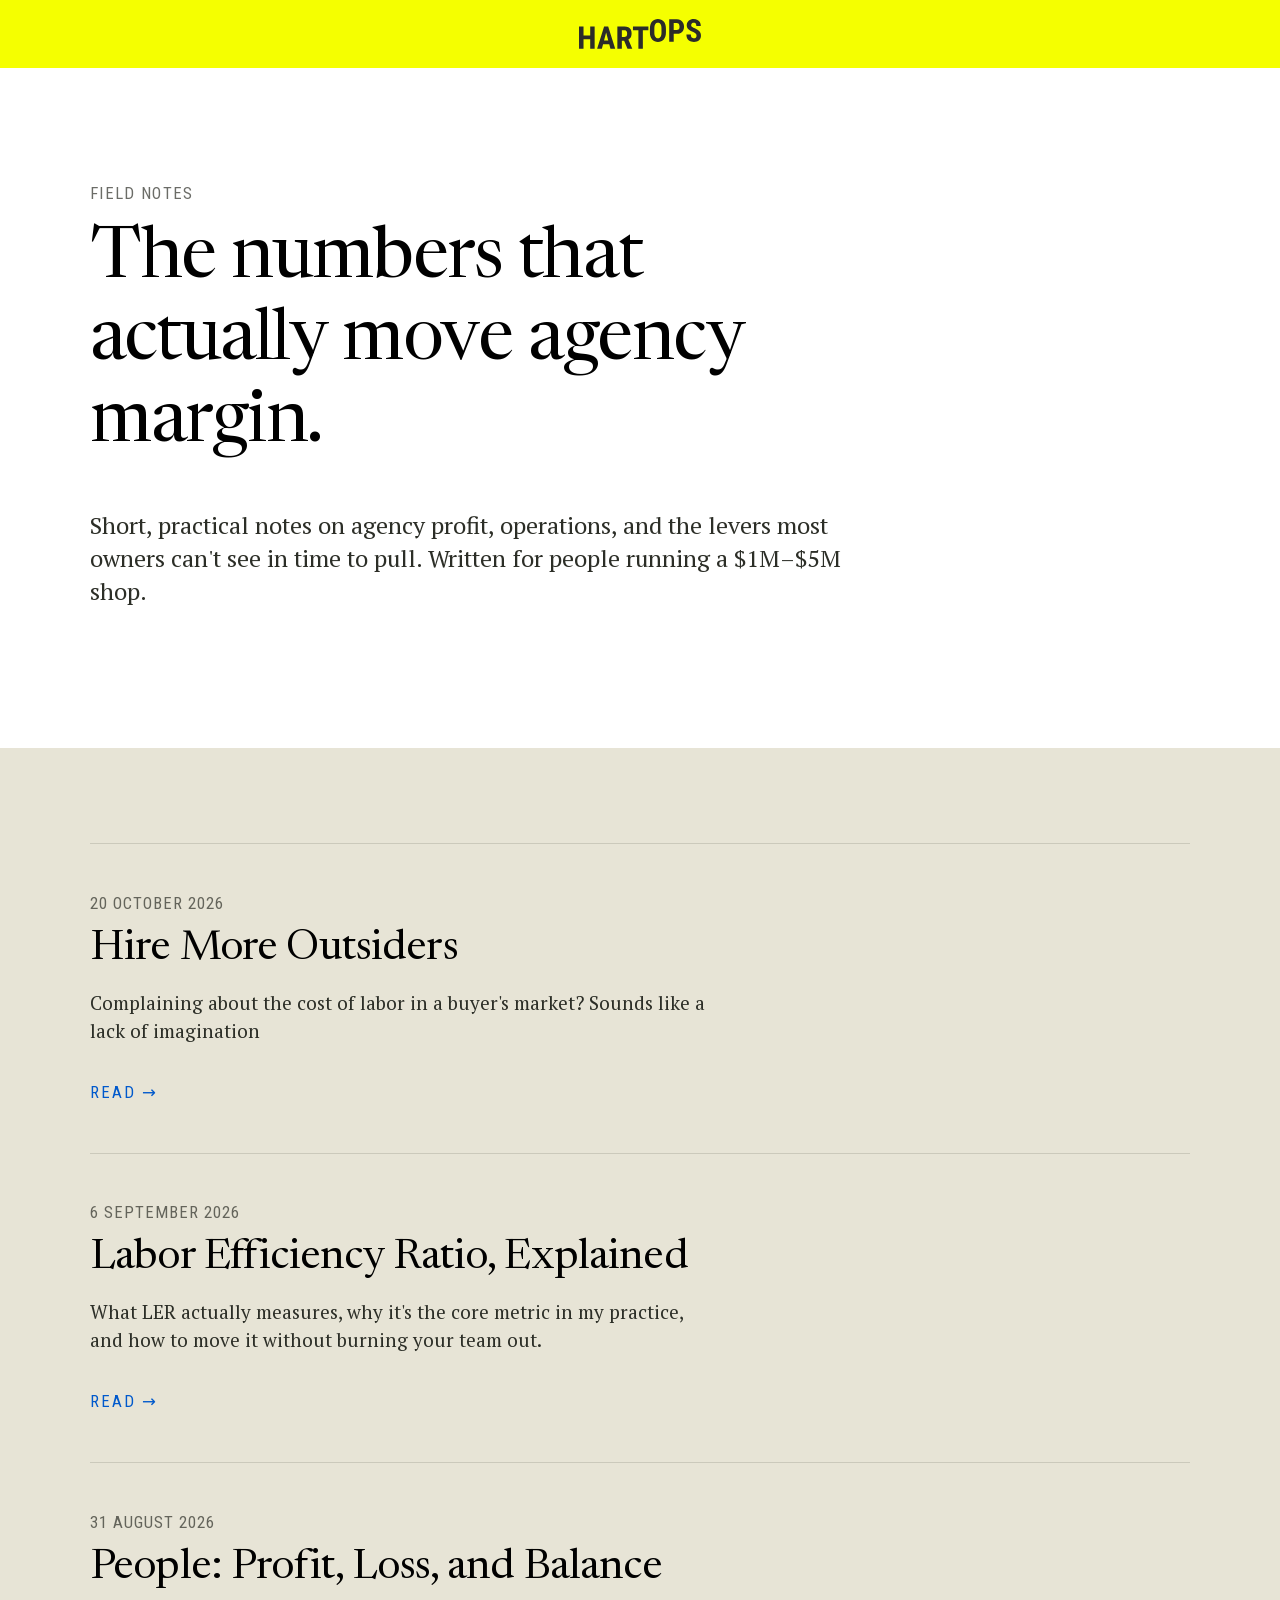
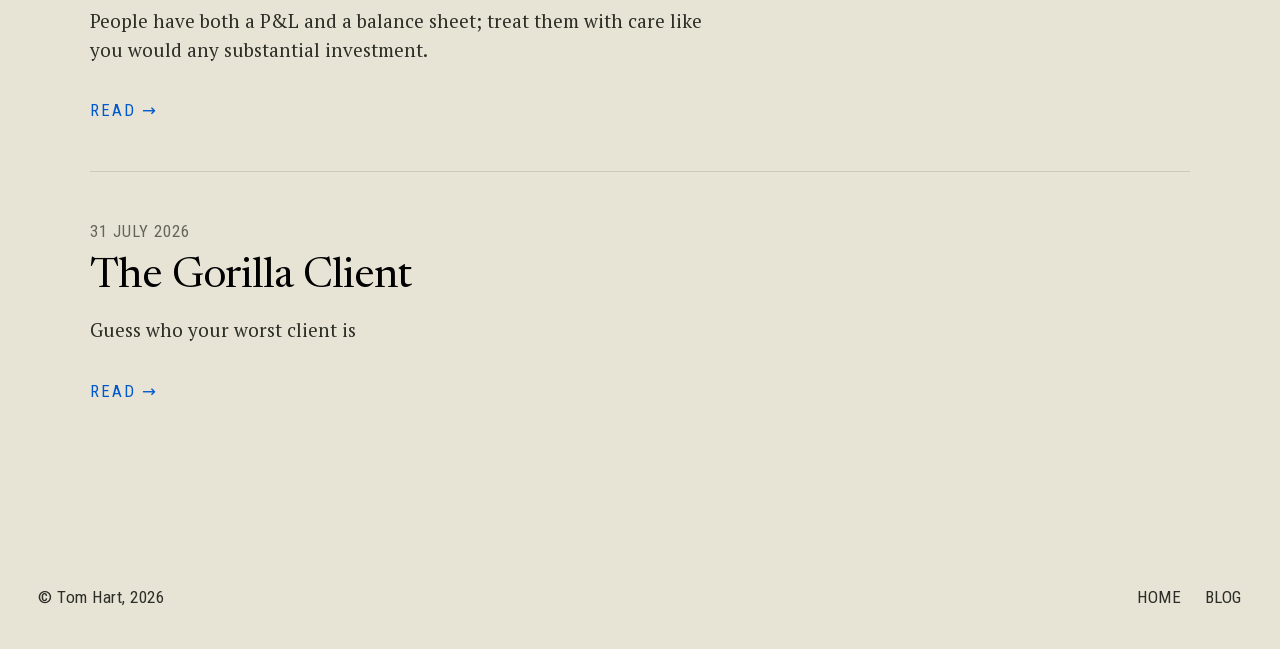
==== commit da1af0bc: "Build blog" ====
--- a/blog/index.html
+++ b/blog/index.html
@@ -49,19 +49,19 @@
     },
     {
       "@type": "BlogPosting",
-      "@id": "https://hartops.com/blog/people-profit-loss-and-balance/#post",
-      "headline": "People: Profit, Loss, and Balance",
-      "datePublished": "2026-10-15",
-      "description": "People have both a P&L and a balance sheet; treat them with care like you would any substantial investment.",
-      "url": "https://hartops.com/blog/people-profit-loss-and-balance/"
-    },
-    {
-      "@type": "BlogPosting",
       "@id": "https://hartops.com/blog/labor-efficiency-ratio-explained/#post",
       "headline": "Labor Efficiency Ratio, Explained",
       "datePublished": "2026-09-06",
       "description": "What LER actually measures, why it's the core metric in my practice, and how to move it without burning your team out.",
       "url": "https://hartops.com/blog/labor-efficiency-ratio-explained/"
+    },
+    {
+      "@type": "BlogPosting",
+      "@id": "https://hartops.com/blog/people-profit-loss-and-balance/#post",
+      "headline": "People: Profit, Loss, and Balance",
+      "datePublished": "2026-08-31",
+      "description": "People have both a P&L and a balance sheet; treat them with care like you would any substantial investment.",
+      "url": "https://hartops.com/blog/people-profit-loss-and-balance/"
     },
     {
       "@type": "BlogPosting",
@@ -123,18 +123,18 @@
         </li>
         <li>
           <article class="border-t border-ink/15 py-8 md:py-10">
-            <p class="font-meta uppercase tracking-[0.06em] text-sm text-ink/70 mb-2">15 October 2026</p>
-            <h2 class="text-2xl md:text-4xl mb-3 max-w-[26ch]"><a class="no-underline text-black hover:text-blue-text" href="/blog/people-profit-loss-and-balance/">People: Profit, Loss, and Balance</a></h2>
-            <p class="max-w-[62ch]">People have both a P&amp;L and a balance sheet; treat them with care like you would any substantial investment.</p>
-            <a class="inline-block mt-3 font-meta uppercase tracking-[2px] text-sm text-blue-text no-underline hover:underline" href="/blog/people-profit-loss-and-balance/">Read &rarr;</a>
+            <p class="font-meta uppercase tracking-[0.06em] text-sm text-ink/70 mb-2">6 September 2026</p>
+            <h2 class="text-2xl md:text-4xl mb-3 max-w-[26ch]"><a class="no-underline text-black hover:text-blue-text" href="/blog/labor-efficiency-ratio-explained/">Labor Efficiency Ratio, Explained</a></h2>
+            <p class="max-w-[62ch]">What LER actually measures, why it's the core metric in my practice, and how to move it without burning your team out.</p>
+            <a class="inline-block mt-3 font-meta uppercase tracking-[2px] text-sm text-blue-text no-underline hover:underline" href="/blog/labor-efficiency-ratio-explained/">Read &rarr;</a>
           </article>
         </li>
         <li>
           <article class="border-t border-ink/15 py-8 md:py-10">
-            <p class="font-meta uppercase tracking-[0.06em] text-sm text-ink/70 mb-2">6 September 2026</p>
-            <h2 class="text-2xl md:text-4xl mb-3 max-w-[26ch]"><a class="no-underline text-black hover:text-blue-text" href="/blog/labor-efficiency-ratio-explained/">Labor Efficiency Ratio, Explained</a></h2>
-            <p class="max-w-[62ch]">What LER actually measures, why it's the core metric in my practice, and how to move it without burning your team out.</p>
-            <a class="inline-block mt-3 font-meta uppercase tracking-[2px] text-sm text-blue-text no-underline hover:underline" href="/blog/labor-efficiency-ratio-explained/">Read &rarr;</a>
+            <p class="font-meta uppercase tracking-[0.06em] text-sm text-ink/70 mb-2">31 August 2026</p>
+            <h2 class="text-2xl md:text-4xl mb-3 max-w-[26ch]"><a class="no-underline text-black hover:text-blue-text" href="/blog/people-profit-loss-and-balance/">People: Profit, Loss, and Balance</a></h2>
+            <p class="max-w-[62ch]">People have both a P&amp;L and a balance sheet; treat them with care like you would any substantial investment.</p>
+            <a class="inline-block mt-3 font-meta uppercase tracking-[2px] text-sm text-blue-text no-underline hover:underline" href="/blog/people-profit-loss-and-balance/">Read &rarr;</a>
           </article>
         </li>
         <li>
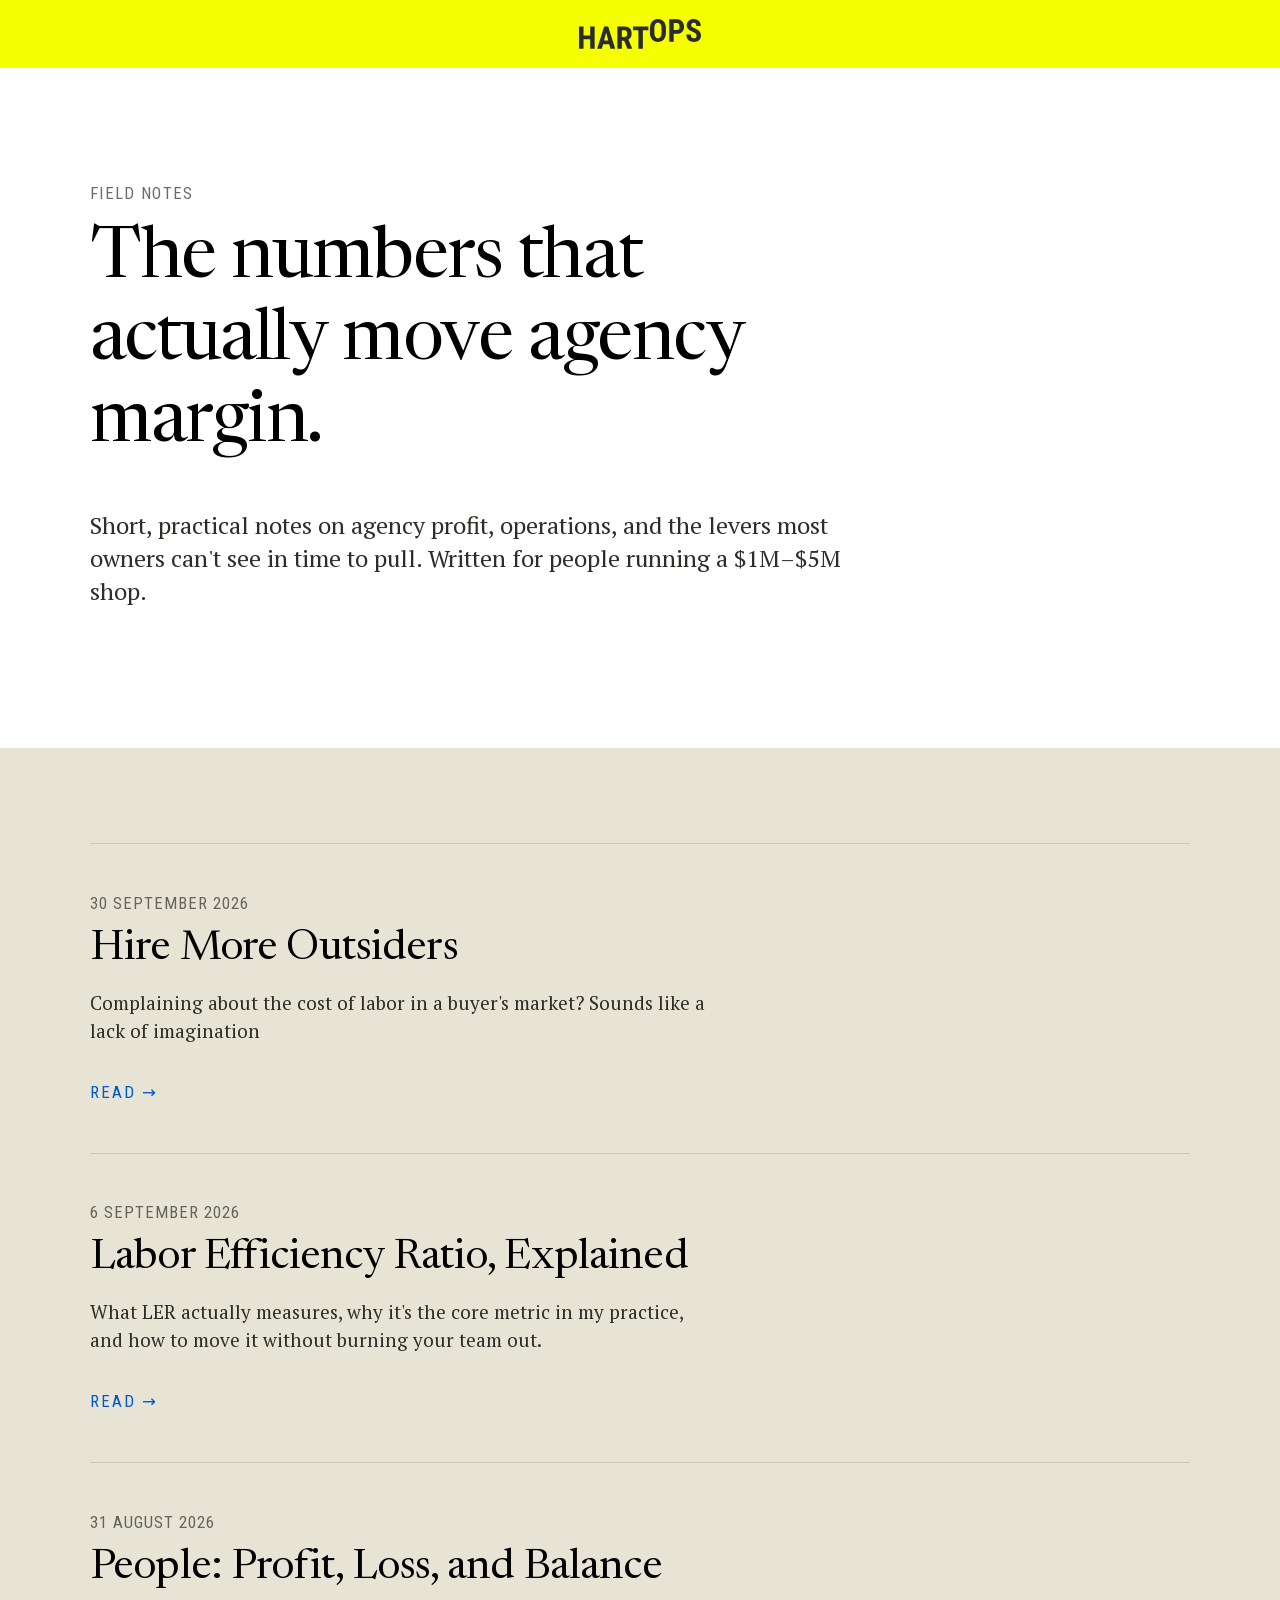
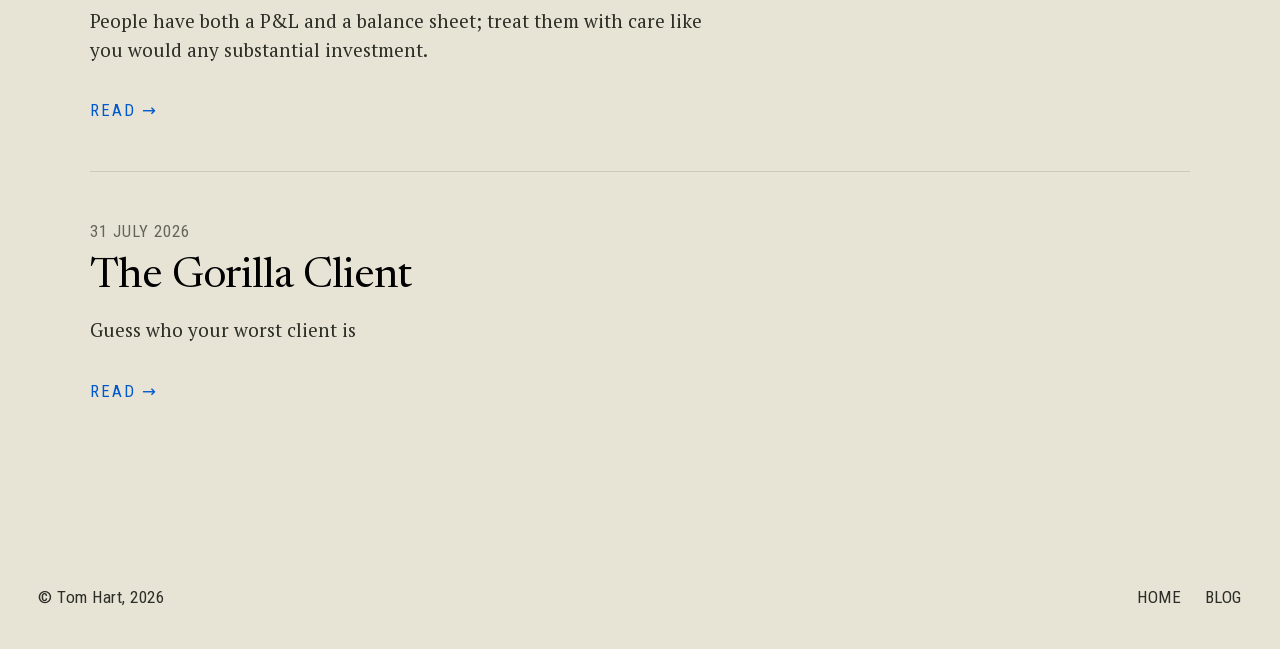
==== commit 770f7efa: "Build blog" ====
--- a/blog/index.html
+++ b/blog/index.html
@@ -43,7 +43,7 @@
       "@type": "BlogPosting",
       "@id": "https://hartops.com/blog/hire-more-outsiders/#post",
       "headline": "Hire More Outsiders",
-      "datePublished": "2026-10-20",
+      "datePublished": "2026-09-30",
       "description": "Complaining about the cost of labor in a buyer's market? Sounds like a lack of imagination",
       "url": "https://hartops.com/blog/hire-more-outsiders/"
     },
@@ -115,7 +115,7 @@
       <ol class="list-none p-0 m-0">
         <li>
           <article class="border-t border-ink/15 py-8 md:py-10">
-            <p class="font-meta uppercase tracking-[0.06em] text-sm text-ink/70 mb-2">20 October 2026</p>
+            <p class="font-meta uppercase tracking-[0.06em] text-sm text-ink/70 mb-2">30 September 2026</p>
             <h2 class="text-2xl md:text-4xl mb-3 max-w-[26ch]"><a class="no-underline text-black hover:text-blue-text" href="/blog/hire-more-outsiders/">Hire More Outsiders</a></h2>
             <p class="max-w-[62ch]">Complaining about the cost of labor in a buyer's market? Sounds like a lack of imagination</p>
             <a class="inline-block mt-3 font-meta uppercase tracking-[2px] text-sm text-blue-text no-underline hover:underline" href="/blog/hire-more-outsiders/">Read &rarr;</a>
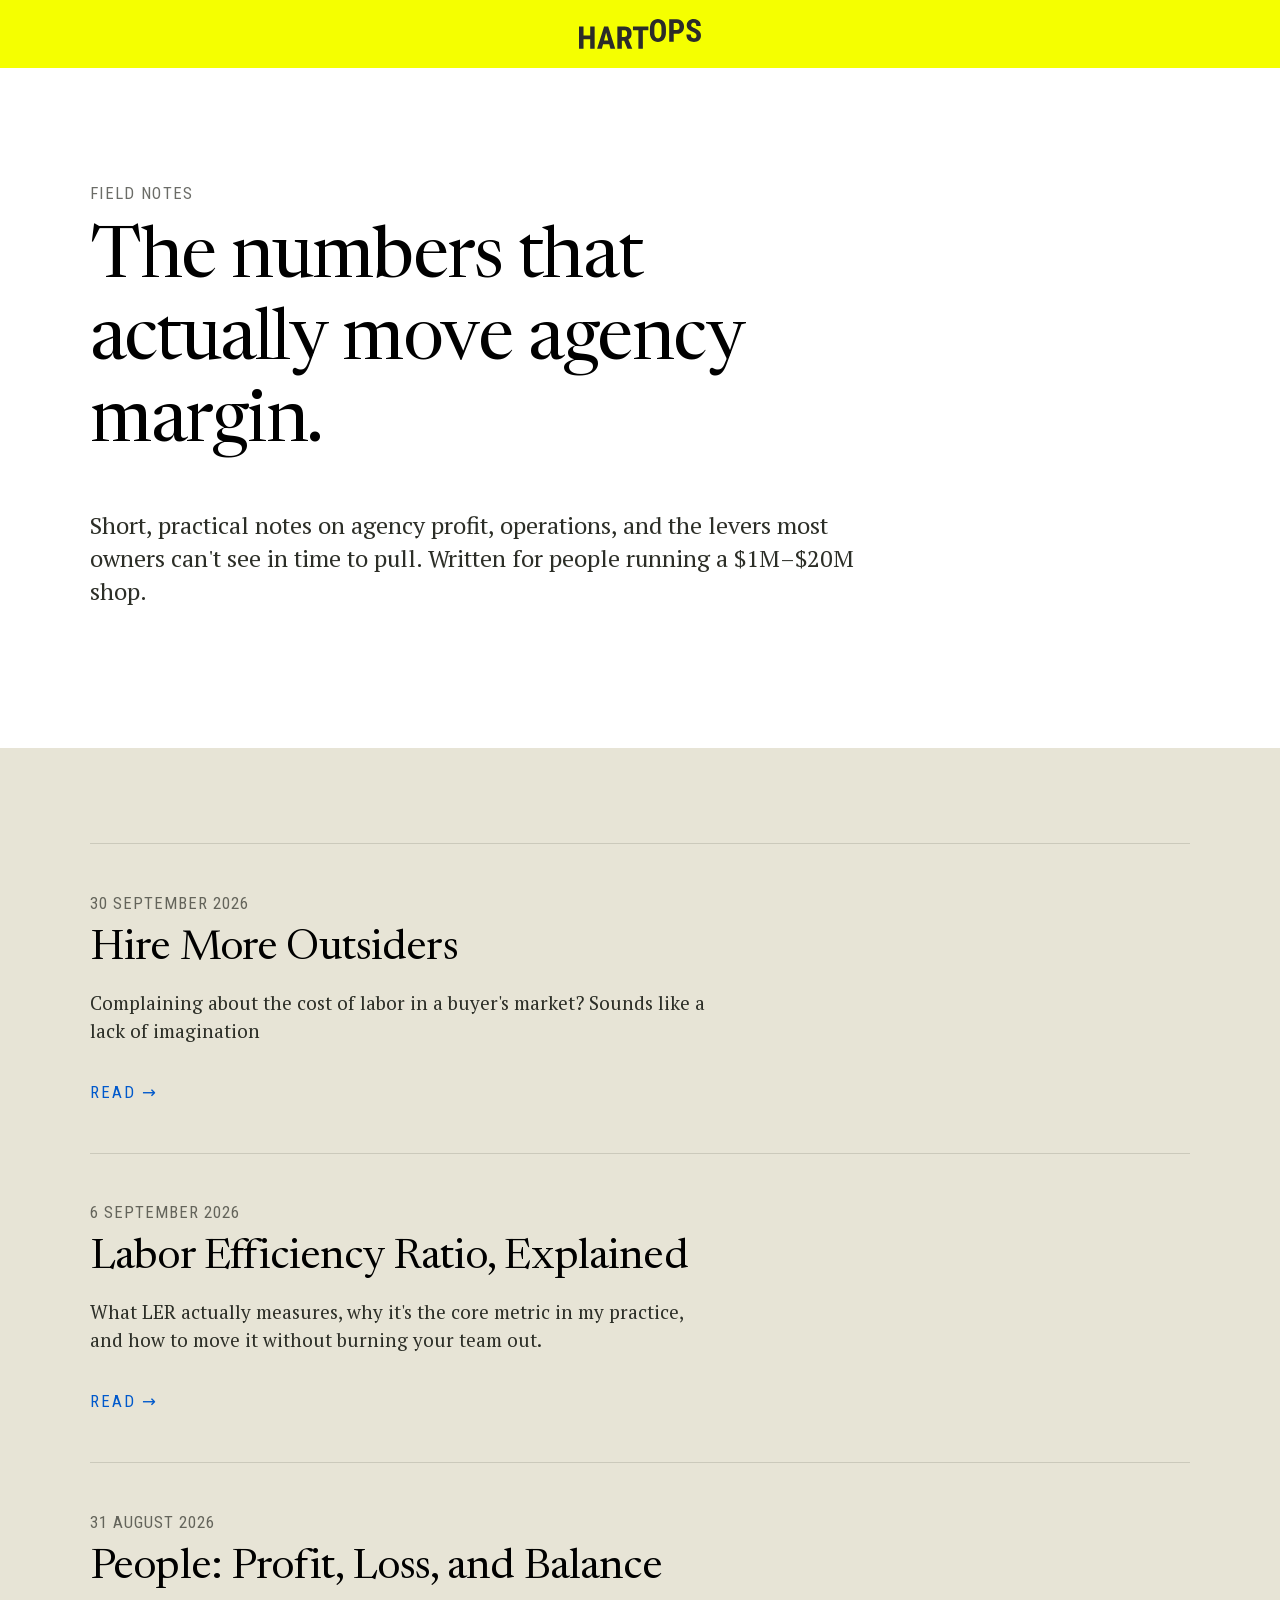
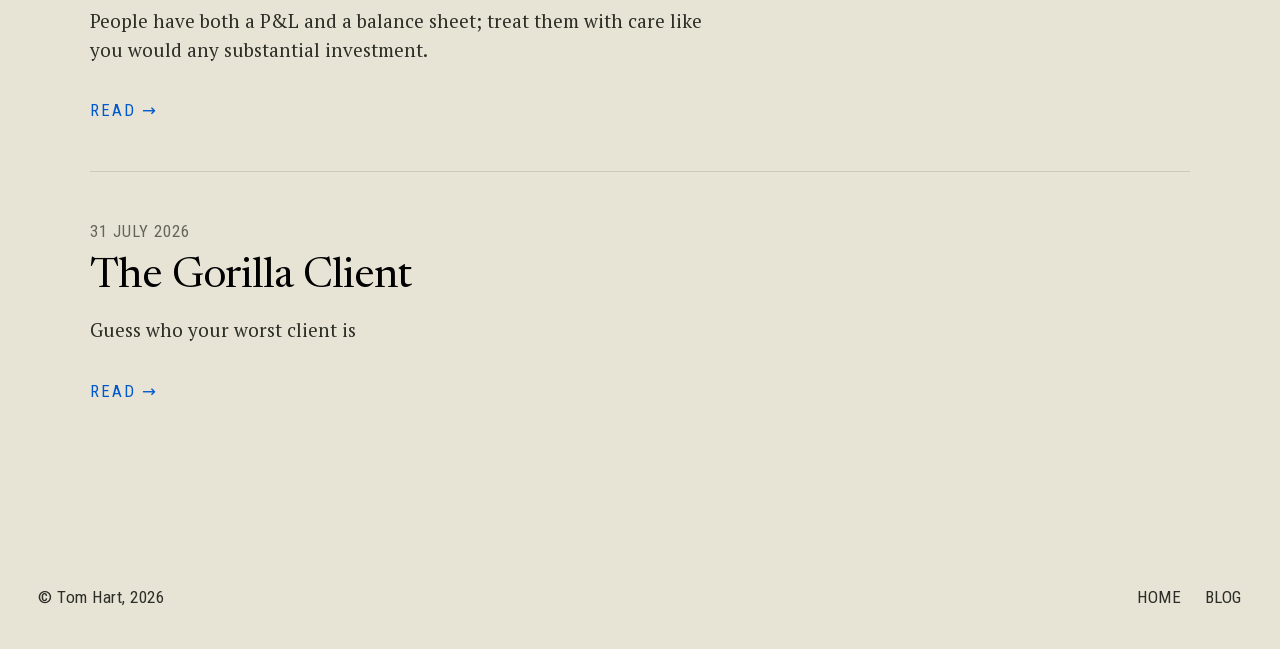
==== commit 84b8a8c4: "Offer: working with Tom now means VERA; market is $1M-$20M" ====
--- a/blog/index.html
+++ b/blog/index.html
@@ -107,7 +107,7 @@
     <div class="mx-auto max-w-[1100px]">
       <p class="font-meta uppercase tracking-[0.08em] text-sm text-ink/70 mb-3">Field Notes</p>
       <h1 class="text-4xl md:text-6xl max-w-[18ch]">The numbers that actually move agency margin.</h1>
-      <p class="text-lg md:text-xl max-w-[60ch] mt-4">Short, practical notes on agency profit, operations, and the levers most owners can't see in time to pull. Written for people running a $1M&ndash;$5M shop.</p>
+      <p class="text-lg md:text-xl max-w-[60ch] mt-4">Short, practical notes on agency profit, operations, and the levers most owners can't see in time to pull. Written for people running a $1M&ndash;$20M shop.</p>
     </div>
   </section>
   <section class="px-6 md:px-8 py-14 md:py-20">
